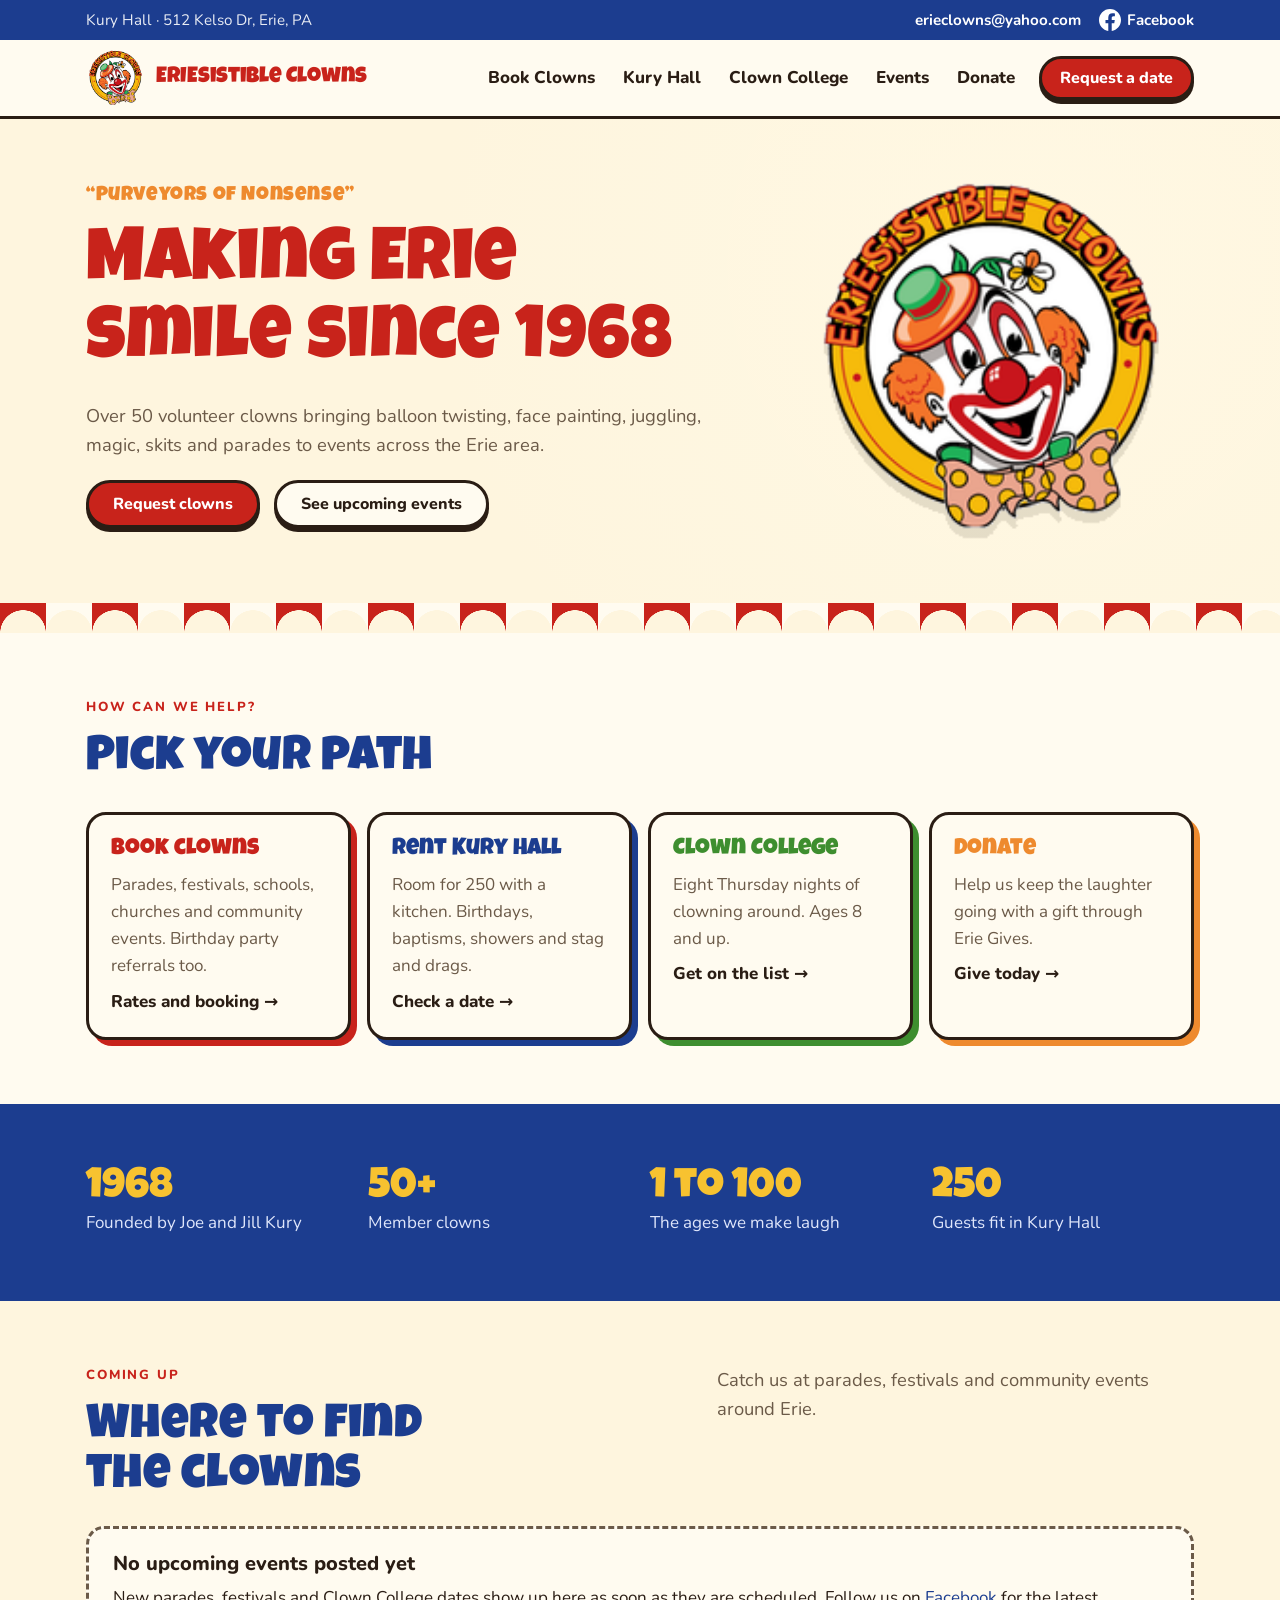
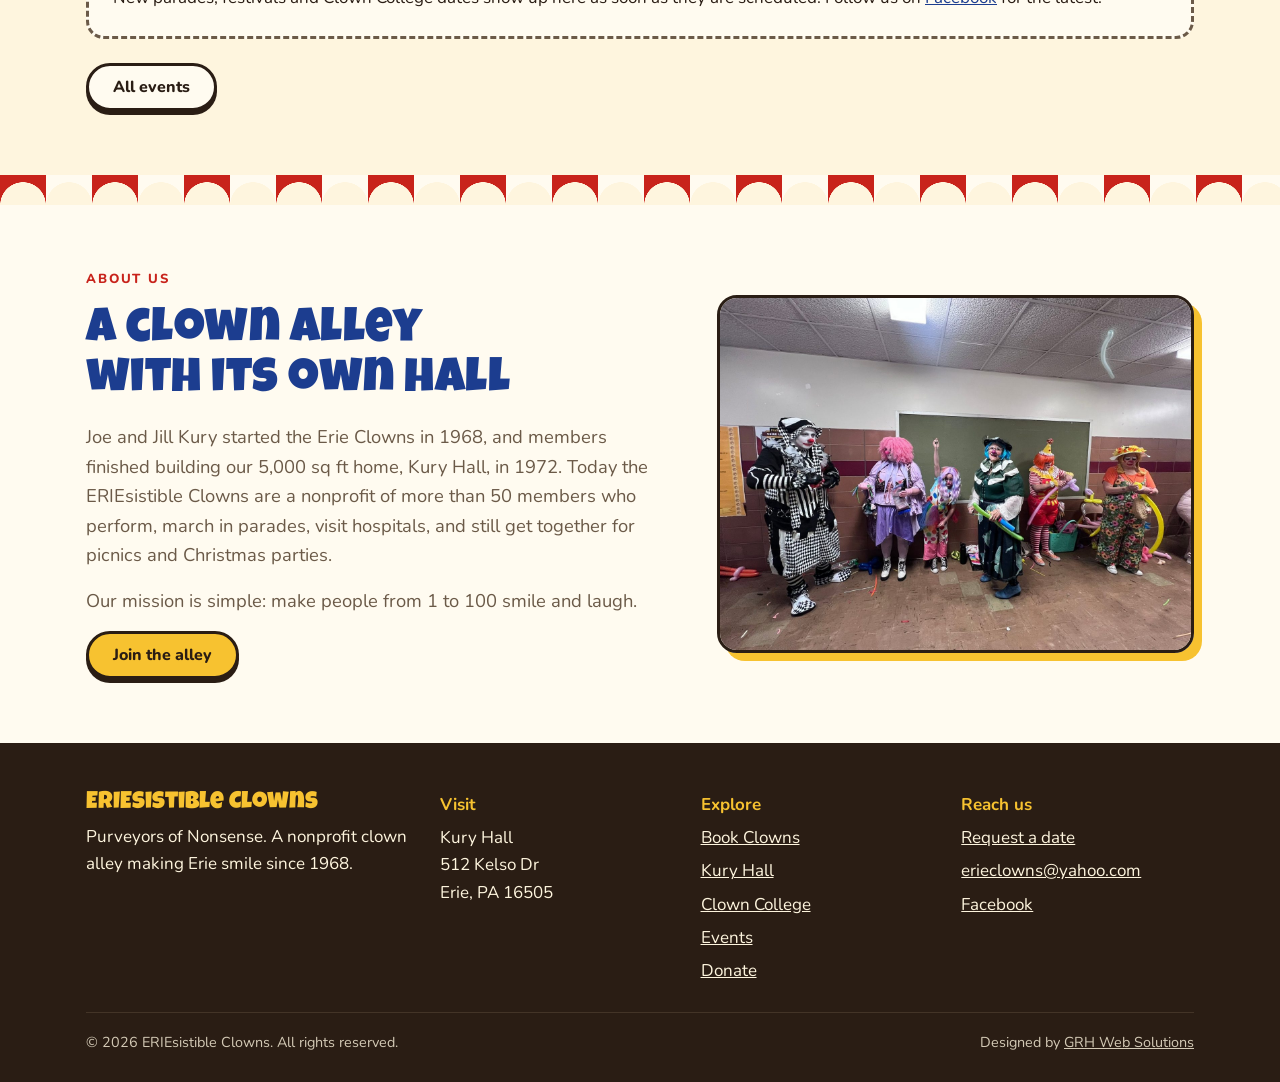
==== index.html @ 8af2ee0b "Fix share image domain and tighten SEO tags Share tags, canonical URLs, sitemap and robots pointed a" ====
<!doctype html>
<html lang="en">
<head>
<meta charset="utf-8">
<meta name="viewport" content="width=device-width, initial-scale=1, viewport-fit=cover">
<title>ERIEsistible Clowns | Erie, PA Clowns Since 1968</title>
<meta name="description" content="Erie's nonprofit clown alley since 1968. Book clowns for parades and community events, rent Kury Hall, or join Clown College.">
<meta name="robots" content="index, follow, max-image-preview:large">
<link rel="canonical" href="https://erieclowns.com/">
<meta name="theme-color" content="#c8231b">
<meta property="og:type" content="website">
<meta property="og:site_name" content="ERIEsistible Clowns">
<meta property="og:locale" content="en_US">
<meta property="og:url" content="https://erieclowns.com/">
<meta property="og:title" content="ERIEsistible Clowns | Erie, PA Clowns Since 1968">
<meta property="og:description" content="Erie's nonprofit clown alley since 1968. Book clowns for parades and community events, rent Kury Hall, or join Clown College.">
<meta property="og:image" content="https://erieclowns.com/assets/img/og-home.jpg">
<meta property="og:image:secure_url" content="https://erieclowns.com/assets/img/og-home.jpg">
<meta property="og:image:type" content="image/jpeg">
<meta property="og:image:width" content="1200">
<meta property="og:image:height" content="630">
<meta property="og:image:alt" content="ERIEsistible Clowns logo: a smiling clown with a green hat and polka-dot bow tie">
<meta name="twitter:card" content="summary_large_image">
<meta name="twitter:title" content="ERIEsistible Clowns | Erie, PA Clowns Since 1968">
<meta name="twitter:description" content="Erie's nonprofit clown alley since 1968. Book clowns for parades and community events, rent Kury Hall, or join Clown College.">
<meta name="twitter:image" content="https://erieclowns.com/assets/img/og-home.jpg">
<meta name="twitter:image:alt" content="ERIEsistible Clowns logo: a smiling clown with a green hat and polka-dot bow tie">
<link rel="icon" href="/favicon.ico" sizes="32x32">
<link rel="icon" type="image/png" sizes="192x192" href="assets/img/icon-192.png">
<link rel="apple-touch-icon" href="assets/img/icon-180.png">
<link rel="manifest" href="site.webmanifest">
<link rel="preconnect" href="https://fonts.googleapis.com">
<link rel="preconnect" href="https://fonts.gstatic.com" crossorigin>
<link rel="stylesheet" href="https://fonts.googleapis.com/css2?family=Luckiest+Guy&family=Nunito:wght@400;600;700;800&display=swap">
<link rel="stylesheet" href="assets/css/site.css?v=c7795f4c">
<script type="application/ld+json">[{"@context": "https://schema.org", "@type": "NGO", "name": "ERIEsistible Clowns", "alternateName": "Erie Clowns", "slogan": "Purveyors of Nonsense", "foundingDate": "1968", "taxID": "47-1013614", "url": "https://erieclowns.com/", "logo": "https://erieclowns.com/assets/img/logo.png", "email": "erieclowns@yahoo.com", "sameAs": ["https://www.facebook.com/ERIEsistibleClowns"], "address": {"@type": "PostalAddress", "streetAddress": "512 Kelso Dr", "addressLocality": "Erie", "addressRegion": "PA", "postalCode": "16505", "addressCountry": "US"}, "areaServed": "Erie, Pennsylvania"}, {"@context": "https://schema.org", "@type": "WebSite", "name": "ERIEsistible Clowns", "alternateName": "Erie Clowns", "url": "https://erieclowns.com/"}]</script>
</head>
<body>
<a class="skip" href="#main">Skip to content</a>
<div class="utility">
  <div class="wrap">
    <span class="loc">Kury Hall · 512 Kelso Dr, Erie, PA</span>
    <a href="mailto:erieclowns@yahoo.com">erieclowns@yahoo.com</a>
    <a href="https://www.facebook.com/ERIEsistibleClowns" target="_blank" rel="noopener" aria-label="ERIEsistible Clowns on Facebook"><svg class="fb-icon" viewBox="0 0 24 24" aria-hidden="true" focusable="false"><path fill="currentColor" d="M24 12.07C24 5.41 18.63 0 12 0S0 5.4 0 12.07C0 18.1 4.39 23.1 10.13 24v-8.44H7.08v-3.49h3.04V9.41c0-3.02 1.8-4.7 4.54-4.7 1.31 0 2.68.24 2.68.24v2.97h-1.5c-1.5 0-1.96.93-1.96 1.89v2.26h3.32l-.53 3.5h-2.8V24C19.62 23.1 24 18.1 24 12.07"/></svg><span>Facebook</span></a>
  </div>
</div>
<header class="site">
  <div class="wrap">
    <a class="brand" href="index.html"><img src="assets/img/logo.png" alt="" width="60" height="60"><span>ERIEsistible Clowns</span></a>
    <button class="menu-btn" type="button" aria-expanded="false" aria-controls="main-nav" aria-label="Menu"><span></span><span></span><span></span></button>
    <nav class="main" id="main-nav" aria-label="Main">
      <a href="book-clowns.html">Book Clowns</a>
      <a href="kury-hall.html">Kury Hall</a>
      <a href="clown-college.html">Clown College</a>
      <a href="events.html">Events</a>
      <a href="donate.html">Donate</a>
      <a class="btn btn-red" href="contact.html">Request a date</a>
    </nav>
  </div>
</header>
<main id="main">

<section class="hero">
  <div class="wrap split">
    <div class="stack" style="gap:20px">
      <p class="tagline">“Purveyors of Nonsense”</p>
      <h1>Making Erie smile since 1968</h1>
      <p class="lede">Over 50 volunteer clowns bringing balloon twisting, face painting, juggling, magic, skits and parades to events across the Erie area.</p>
      <div class="btn-row">
        <a class="btn btn-red" href="contact.html?type=community">Request clowns</a>
        <a class="btn" href="events.html">See upcoming events</a>
      </div>
    </div>
    <div class="hero-logo"><img src="assets/img/logo.png" alt="ERIEsistible Clowns logo: a smiling clown with a green hat and polka-dot bow tie" width="200" height="200"></div>
  </div>
</section>
<div class="tent" aria-hidden="true"></div>
<section class="band paper">
  <div class="wrap stack" style="gap:28px">
    <div class="stack"><p class="eyebrow">How can we help?</p><h2>Pick your path</h2></div>
    <div class="paths">
      <a class="path" href="book-clowns.html" style="--c:var(--red)"><strong>Book clowns</strong><span>Parades, festivals, schools, churches and community events. Birthday party referrals too.</span><b>Rates and booking →</b></a>
      <a class="path" href="kury-hall.html" style="--c:var(--blue)"><strong>Rent Kury Hall</strong><span>Room for 250 with a kitchen. Birthdays, baptisms, showers and stag and drags.</span><b>Check a date →</b></a>
      <a class="path" href="clown-college.html" style="--c:var(--green)"><strong>Clown College</strong><span>Eight Thursday nights of clowning around. Ages 8 and up.</span><b>Get on the list →</b></a>
      <a class="path" href="donate.html" style="--c:var(--orange)"><strong>Donate</strong><span>Help us keep the laughter going with a gift through Erie Gives.</span><b>Give today →</b></a>
    </div>
  </div>
</section>
<section class="band blue">
  <div class="wrap facts" aria-label="Quick facts">
    <div class="fact"><strong>1968</strong><span>Founded by Joe and Jill Kury</span></div>
    <div class="fact"><strong>50+</strong><span>Member clowns</span></div>
    <div class="fact"><strong>1 to 100</strong><span>The ages we make laugh</span></div>
    <div class="fact"><strong>250</strong><span>Guests fit in Kury Hall</span></div>
  </div>
</section>
<section class="band">
  <div class="wrap stack" style="gap:24px">
    <div class="split top">
      <div class="stack"><p class="eyebrow">Coming up</p><h2>Where to find the clowns</h2></div>
      <p class="lede">Catch us at parades, festivals and community events around Erie.</p>
    </div>
    <div class="events" id="events-list" data-limit="3"><p class="note">Loading events…</p></div>
    <p><a class="btn" href="events.html">All events</a></p>
  </div>
</section>
<div class="tent" aria-hidden="true"></div>
<section class="band paper">
  <div class="wrap split">
    <div class="stack">
      <p class="eyebrow">About us</p>
      <h2>A clown alley with its own hall</h2>
      <p class="lede">Joe and Jill Kury started the Erie Clowns in 1968, and members finished building our 5,000 sq ft home, Kury Hall, in 1972. Today the ERIEsistible Clowns are a nonprofit of more than 50 members who perform, march in parades, visit hospitals, and still get together for picnics and Christmas parties.</p>
      <p class="lede">Our mission is simple: make people from 1 to 100 smile and laugh.</p>
      <div class="btn-row"><a class="btn btn-gold" href="contact.html?type=join">Join the alley</a></div>
    </div>
    <img class="pic" src="assets/img/about-clowns.jpg" alt="Six ERIEsistible Clowns in full costume twisting balloons" width="1400" height="1050" loading="lazy">
  </div>
</section>

</main>
<footer class="site">
  <div class="wrap">
    <div class="stack" style="gap:8px">
      <h3>ERIEsistible Clowns</h3>
      <p>Purveyors of Nonsense. A nonprofit clown alley making Erie smile since 1968.</p>
    </div>
    <div class="stack" style="gap:6px">
      <strong>Visit</strong>
      <p>Kury Hall<br>512 Kelso Dr<br>Erie, PA 16505</p>
    </div>
    <div class="stack" style="gap:6px">
      <strong>Explore</strong>
      <ul><li><a href="book-clowns.html">Book Clowns</a></li><li><a href="kury-hall.html">Kury Hall</a></li><li><a href="clown-college.html">Clown College</a></li><li><a href="events.html">Events</a></li><li><a href="donate.html">Donate</a></li></ul>
    </div>
    <div class="stack" style="gap:6px">
      <strong>Reach us</strong>
      <ul>
        <li><a href="contact.html">Request a date</a></li>
        <li><a href="mailto:erieclowns@yahoo.com">erieclowns@yahoo.com</a></li>
        <li><a href="https://www.facebook.com/ERIEsistibleClowns" target="_blank" rel="noopener">Facebook</a></li>
      </ul>
    </div>
    <p class="copy"><span>© <span id="yr">2026</span> ERIEsistible Clowns. All rights reserved.</span> <span class="credit">Designed by <a href="https://grhwebsolutions.com" target="_blank" rel="noopener">GRH Web Solutions</a></span></p>
  </div>
</footer>
<script src="assets/js/site.js?v=775267bf" defer></script>
</body>
</html>
---- assets/css/site.css ----
/* ERIEsistible Clowns. Colors are pulled from the logo and the Erie Gives flyer:
   circus red, sunflower gold, balloon orange, bow-tie green and poster blue on cream. */
:root {
  --cream: #fef5de;
  --paper: #fffbf0;
  --sand: #f6e6bb;
  --red: #c8231b;
  --red-dark: #9e1610;
  --gold: #f7c230;
  --orange: #ee8a2e;
  --green: #3e8e2f;
  --blue: #1c3d8f;
  --ink: #2a1d14;
  --muted: #6b5a48;
  --line: #ead9ad;
  --todo-bg: #fff07a;
  --display: "Luckiest Guy", "Cooper Black", "Arial Black", sans-serif;
  --body: "Nunito", "Trebuchet MS", system-ui, -apple-system, "Segoe UI", sans-serif;
  color-scheme: light;
}
* { box-sizing: border-box; }
[hidden] { display: none !important; }
html { scroll-behavior: smooth; }
@media (prefers-reduced-motion: reduce) { html { scroll-behavior: auto; } *, *::before, *::after { transition: none !important; animation: none !important; } }
body { margin: 0; background: var(--cream); color: var(--ink); font: 400 1.0625rem/1.6 var(--body); }
img { max-width: 100%; height: auto; }
a { color: var(--blue); }
:focus-visible { outline: 3px solid var(--blue); outline-offset: 2px; }
h1, h2, h3 { margin: 0; text-wrap: balance; line-height: 1.05; }
h1, h2 { font-family: var(--display); font-weight: 400; letter-spacing: .01em; }
h1 { font-size: clamp(2.5rem, 7vw, 4.6rem); color: var(--red); }
h2 { font-size: clamp(2rem, 4.5vw, 3rem); color: var(--blue); }
h3 { font-size: 1.25rem; font-weight: 800; }
p { margin: 0; }
.wrap { max-width: 1140px; margin: 0 auto; padding-left: max(16px, env(safe-area-inset-left, 0px)); padding-right: max(16px, env(safe-area-inset-right, 0px)); }
.stack { display: grid; gap: 16px; align-content: start; }
.stack > * { min-width: 0; }
.eyebrow { font-size: .82rem; font-weight: 800; letter-spacing: .14em; text-transform: uppercase; color: var(--red); }
.lede { font-size: 1.15rem; color: var(--muted); max-width: 62ch; }
.todo { background: var(--todo-bg); color: var(--ink); border-radius: 4px; padding: 0 .35em; font-weight: 700; }
.skip { position: absolute; left: -999px; top: 8px; background: var(--blue); color: #fff; padding: 8px 14px; border-radius: 8px; z-index: 100; }
.skip:focus { left: 8px; }

/* buttons */
.btn { display: inline-flex; align-items: center; justify-content: center; gap: 8px; min-height: 48px; padding: 0 24px; border-radius: 999px;
  font: 800 1rem var(--body); text-decoration: none; border: 3px solid var(--ink); background: var(--paper); color: var(--ink); cursor: pointer;
  box-shadow: 0 4px 0 var(--ink); transition: transform .12s, box-shadow .12s; }
.btn:hover { transform: translateY(-2px); box-shadow: 0 6px 0 var(--ink); }
.btn:active { transform: translateY(2px); box-shadow: 0 2px 0 var(--ink); }
.btn-red { background: var(--red); color: #fff; }
.btn-gold { background: var(--gold); }
.btn-row { display: flex; flex-wrap: wrap; gap: 14px; }

/* header */
.utility { background: var(--blue); color: #fff; font-size: .95rem; }
.utility .wrap { display: flex; justify-content: flex-end; align-items: center; gap: 18px; min-height: 40px; flex-wrap: wrap; }
.utility a { color: #fff; text-decoration: none; font-weight: 700; display: inline-flex; align-items: center; gap: 6px; }
.utility a:hover { text-decoration: underline; }
.utility .todo { color: var(--ink); }
.fb-icon { width: 22px; height: 22px; display: block; }
.utility .loc { margin-right: auto; opacity: .9; }
@media (max-width: 640px) { .utility .loc { display: none; } .utility .wrap { justify-content: center; } }

header.site { position: sticky; top: env(safe-area-inset-top, 0px); z-index: 50; background: var(--paper); border-bottom: 3px solid var(--ink); }
body::before { content: ""; position: fixed; inset: 0 0 auto; height: env(safe-area-inset-top, 0px); z-index: 60; background: var(--paper); }
header.site .wrap { display: flex; align-items: center; gap: 20px; min-height: 76px; }
.brand { display: flex; align-items: center; gap: 10px; text-decoration: none; color: var(--red); font: 400 1.35rem/1 var(--display); flex-shrink: 0; }
.brand img { width: 60px; height: 60px; }
nav.main { margin-left: auto; display: flex; align-items: center; gap: 4px; }
nav.main a { text-decoration: none; color: var(--ink); font-weight: 800; padding: 8px 12px; border-radius: 999px; }
nav.main a:hover { background: var(--sand); }
nav.main a[aria-current="page"] { background: var(--gold); }
nav.main .btn { margin-left: 8px; min-height: 44px; padding: 0 18px; color: #fff; }
nav.main .btn:hover { background: var(--red); }
.menu-btn { display: none; margin-left: auto; background: none; border: 3px solid var(--ink); border-radius: 12px; width: 48px; height: 44px; cursor: pointer; padding: 0; }
.menu-btn span { display: block; width: 22px; height: 3px; background: var(--ink); margin: 4px auto; border-radius: 2px; }
@media (max-width: 1000px) {
  .menu-btn { display: block; }
  nav.main { display: none; position: absolute; left: 0; right: 0; top: 100%; background: var(--paper); border-bottom: 3px solid var(--ink);
    flex-direction: column; align-items: stretch; padding: 12px max(16px, env(safe-area-inset-right, 0px)) 18px max(16px, env(safe-area-inset-left, 0px)); gap: 4px; }
  nav.main.open { display: flex; }
  nav.main a { padding: 12px 14px; font-size: 1.1rem; }
  nav.main .btn { margin: 8px 0 0; }
}
@media (max-width: 420px) { .brand span { font-size: 1.1rem; } .brand img { width: 50px; height: 50px; } }

/* tent stripes */
.tent { height: 30px; background: repeating-linear-gradient(90deg, var(--red) 0 46px, var(--paper) 46px 92px);
  -webkit-mask: radial-gradient(23px at 23px 100%, #0000 98%, #000) 0 0/46px 100%; mask: radial-gradient(23px at 23px 100%, #0000 98%, #000) 0 0/46px 100%; }

section.band { padding-block: 64px; }
section.paper { background: var(--paper); }
section.blue { background: var(--blue); color: #fff; }
section.blue h2 { color: var(--gold); }
section.blue .lede { color: #dfe6fb; }
.split { display: grid; grid-template-columns: 1.1fr .9fr; gap: 48px; align-items: center; }
.split.top { align-items: start; }
@media (max-width: 880px) { .split { grid-template-columns: 1fr; gap: 32px; } }
.split > * { min-width: 0; }

/* hero */
.hero { padding-block: 48px 56px; background: radial-gradient(circle at 80% 30%, #fff8e3 0, transparent 55%), var(--cream); }
.hero .split { grid-template-columns: 1.25fr .75fr; }
@media (max-width: 880px) { .hero .split { grid-template-columns: 1fr; } .hero-logo { order: -1; max-width: 220px; margin: 0 auto; } }
.hero-logo { filter: drop-shadow(0 10px 0 rgba(42, 29, 20, .12)); }
.hero-logo img { width: 100%; max-width: 380px; display: block; margin: 0 auto; }
.tagline { font: 400 1.25rem var(--display); color: var(--orange); letter-spacing: .03em; }

.paths { display: grid; grid-template-columns: repeat(4, 1fr); gap: 16px; }
@media (max-width: 1000px) { .paths { grid-template-columns: repeat(2, 1fr); } }
@media (max-width: 560px) { .paths { grid-template-columns: 1fr; } }
.path { display: grid; gap: 8px; align-content: start; padding: 22px; background: var(--paper); border: 3px solid var(--ink); border-radius: 20px;
  text-decoration: none; color: var(--ink); box-shadow: 6px 6px 0 var(--c, var(--red)); transition: transform .12s, box-shadow .12s; }
.path:hover { transform: translate(-2px, -2px); box-shadow: 8px 8px 0 var(--c, var(--red)); }
.path strong { font: 400 1.45rem/1.1 var(--display); color: var(--c, var(--red)); }
.path span { color: var(--muted); }
.path b { font-weight: 800; color: var(--ink); }

.facts { display: grid; grid-template-columns: repeat(4, 1fr); gap: 20px; }
@media (max-width: 760px) { .facts { grid-template-columns: repeat(2, 1fr); } }
.fact strong { display: block; font: 400 2.6rem/1 var(--display); color: var(--gold); font-variant-numeric: tabular-nums; }
.fact span { color: #dfe6fb; }

/* rates */
.rates { display: grid; border-top: 3px solid var(--ink); }
.rate { display: flex; justify-content: space-between; align-items: baseline; gap: 16px; padding: 14px 0; border-bottom: 2px dashed var(--line); }
.rate > div { min-width: 0; }
.rate small { display: block; color: var(--muted); font-size: .92rem; }
.rate .amt { font-weight: 800; font-size: 1.15rem; white-space: nowrap; font-variant-numeric: tabular-nums; color: var(--red); }

ul.dots { list-style: none; padding: 0; margin: 0; display: grid; gap: 10px; }
ul.dots li { padding-left: 30px; position: relative; }
ul.dots li::before { content: ""; position: absolute; left: 2px; top: .4em; width: 16px; height: 16px; border-radius: 50%; background: var(--gold); border: 3px solid var(--orange); }
ul.dots.cols { grid-template-columns: 1fr 1fr; gap: 10px 28px; }
@media (max-width: 560px) { ul.dots.cols { grid-template-columns: 1fr; } }

.services { display: grid; grid-template-columns: repeat(4, 1fr); gap: 16px; }
@media (max-width: 880px) { .services { grid-template-columns: repeat(2, 1fr); } }
.service { background: var(--paper); border: 3px solid var(--ink); border-radius: 18px; padding: 18px; display: grid; gap: 6px; align-content: start; }
.service h3 { color: var(--c, var(--blue)); }
.service p { color: var(--muted); font-size: .98rem; }

.photo { aspect-ratio: 4/3; max-width: 100%; border-radius: 20px; border: 3px dashed var(--muted); display: grid; place-items: center; text-align: center;
  padding: 18px; color: var(--muted); font-weight: 800; background: repeating-linear-gradient(135deg, var(--paper) 0 14px, var(--sand) 14px 28px); }
.flyer { border: 3px solid var(--ink); border-radius: 16px; box-shadow: 8px 8px 0 var(--gold); display: block; }
.flyer-college { width: 100%; max-width: 440px; margin: 0 auto; }
.pic { display: block; width: 100%; height: auto; aspect-ratio: 4 / 3; object-fit: cover; border: 3px solid var(--ink); border-radius: 20px; box-shadow: 8px 8px 0 var(--gold); }

.callout { background: var(--paper); border: 3px solid var(--ink); border-radius: 20px; padding: 22px; box-shadow: 6px 6px 0 var(--green); display: grid; gap: 10px; }

/* events */
.events { display: grid; gap: 16px; }
.event { display: grid; grid-template-columns: 88px 1fr; gap: 18px; background: var(--paper); border: 3px solid var(--ink); border-radius: 18px; padding: 16px; align-items: start; }
.event > div { min-width: 0; }
.event .date { background: var(--red); color: #fff; border-radius: 12px; text-align: center; padding: 8px 4px; line-height: 1.1; }
.event .date b { display: block; font: 400 2rem/1 var(--display); }
.event .date span { font-weight: 800; font-size: .85rem; letter-spacing: .1em; text-transform: uppercase; }
.event h3 { margin-bottom: 4px; }
.event .meta { color: var(--muted); font-size: .95rem; font-weight: 700; }
.event .desc { margin-top: 6px; }
.event.has-img { grid-template-columns: 88px 1fr 240px; }
.event-img { display: block; align-self: stretch; border-radius: 12px; overflow: hidden; border: 3px solid var(--ink); background: var(--sand); }
.event-img img { display: block; width: 100%; height: 100%; min-height: 160px; max-height: 240px; object-fit: cover; object-position: center top; transition: transform .2s; }
.event-img:hover img { transform: scale(1.04); }
@media (max-width: 720px) {
  .event.has-img { grid-template-columns: 72px 1fr; }
  .event-img { grid-column: 1 / -1; }
  .event-img img { height: auto; aspect-ratio: 16 / 9; min-height: 0; }
}
.event .tag { display: inline-block; font-size: .78rem; font-weight: 800; letter-spacing: .08em; text-transform: uppercase; background: var(--gold); border-radius: 999px; padding: 2px 10px; margin-bottom: 6px; }
.event.past { opacity: .7; }
.event.past .date { background: var(--muted); }
.empty { background: var(--paper); border: 3px dashed var(--muted); border-radius: 18px; padding: 24px; display: grid; gap: 10px; }
details.past-list summary { cursor: pointer; font-weight: 800; color: var(--blue); }

/* form */
.formcard { background: var(--paper); border: 3px solid var(--ink); border-radius: 22px; padding: 26px; box-shadow: 8px 8px 0 var(--red); display: grid; gap: 16px; }
@media (max-width: 560px) { .formcard { padding: 18px; box-shadow: 5px 5px 0 var(--red); } }
fieldset { border: 0; padding: 0; margin: 0; min-width: 0; }
legend { font-weight: 800; margin-bottom: 10px; padding: 0; }
.types { display: flex; flex-wrap: wrap; gap: 8px; }
.types input { position: absolute; opacity: 0; pointer-events: none; }
.types label { padding: 9px 16px; border: 3px solid var(--line); border-radius: 999px; cursor: pointer; font-weight: 800; background: var(--cream); }
.types input:checked + label { border-color: var(--ink); background: var(--gold); }
.types input:focus-visible + label { outline: 3px solid var(--blue); outline-offset: 2px; }
.grid2 { display: grid; grid-template-columns: 1fr 1fr; gap: 14px; }
@media (max-width: 560px) { .grid2 { grid-template-columns: 1fr; } }
.field { display: grid; gap: 6px; min-width: 0; }
.field label { font-weight: 800; font-size: .95rem; }
.field input, .field select, .field textarea { font: inherit; color: var(--ink); background: #fff; border: 3px solid var(--line); border-radius: 12px; padding: 10px 12px; width: 100%; }
.field input:focus, .field select:focus, .field textarea:focus { border-color: var(--blue); outline: none; }
.hp { position: absolute; left: -5000px; }
.notice { padding: 12px 14px; border-radius: 12px; background: var(--cream); border-left: 5px solid var(--orange); font-size: .97rem; }
.result { font-weight: 800; }
.result.ok { color: var(--green); }
.result.err { color: var(--red-dark); }
.note { font-size: .92rem; color: var(--muted); }
.contact-list { display: grid; gap: 10px; }
.contact-list p { display: flex; gap: 8px; flex-wrap: wrap; }

/* footer */
footer.site { background: var(--ink); color: var(--cream); padding-block: 48px 28px; }
footer.site .wrap { display: grid; grid-template-columns: 1.4fr 1fr 1fr 1fr; gap: 28px; }
@media (max-width: 880px) { footer.site .wrap { grid-template-columns: 1fr 1fr; } }
@media (max-width: 520px) { footer.site .wrap { grid-template-columns: 1fr; } }
footer.site a { color: var(--cream); }
footer.site h3 { font: 400 1.5rem var(--display); color: var(--gold); }
footer.site strong { color: var(--gold); }
footer.site .copy { grid-column: 1 / -1; border-top: 1px solid #4a3a2c; padding-top: 18px; font-size: .9rem; opacity: .8; display: flex; flex-wrap: wrap; justify-content: space-between; gap: 6px 18px; }
footer.site ul { list-style: none; margin: 0; padding: 0; display: grid; gap: 6px; }
.pic.pic-wide { aspect-ratio: auto; }
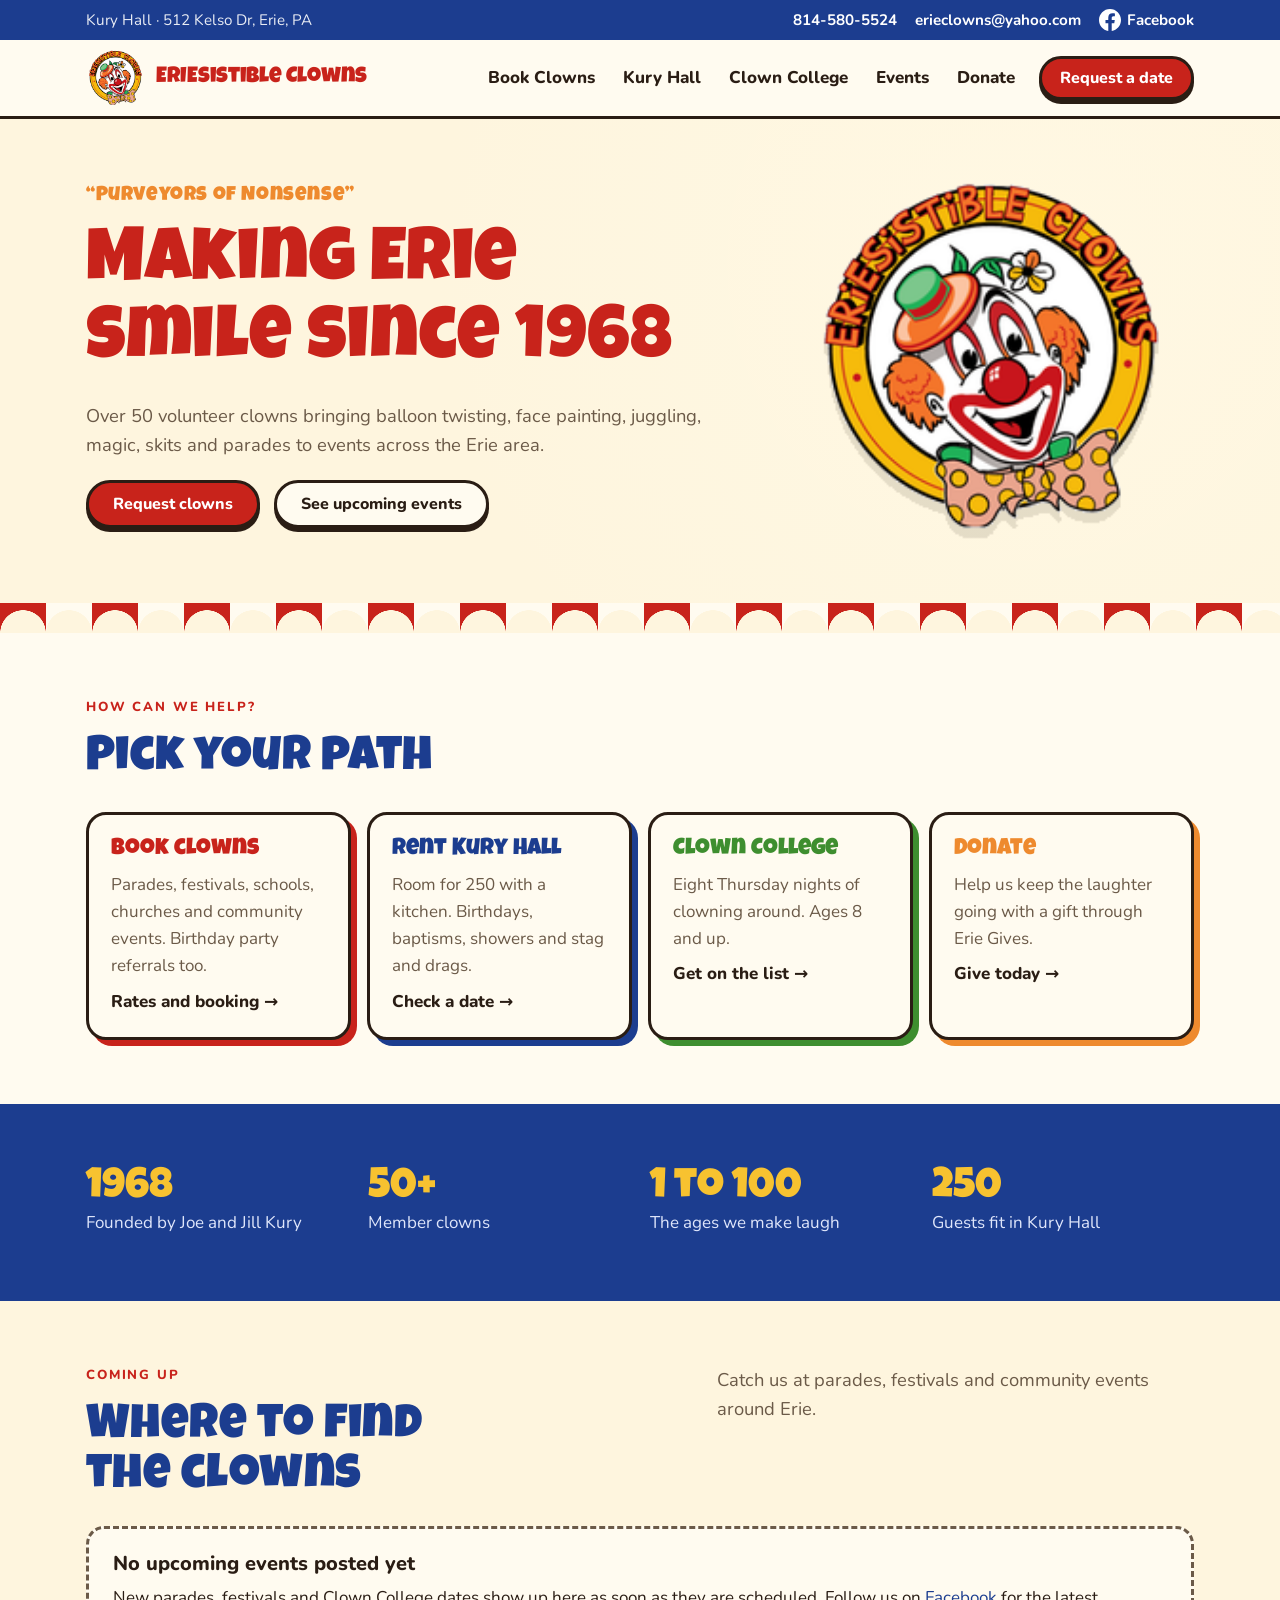
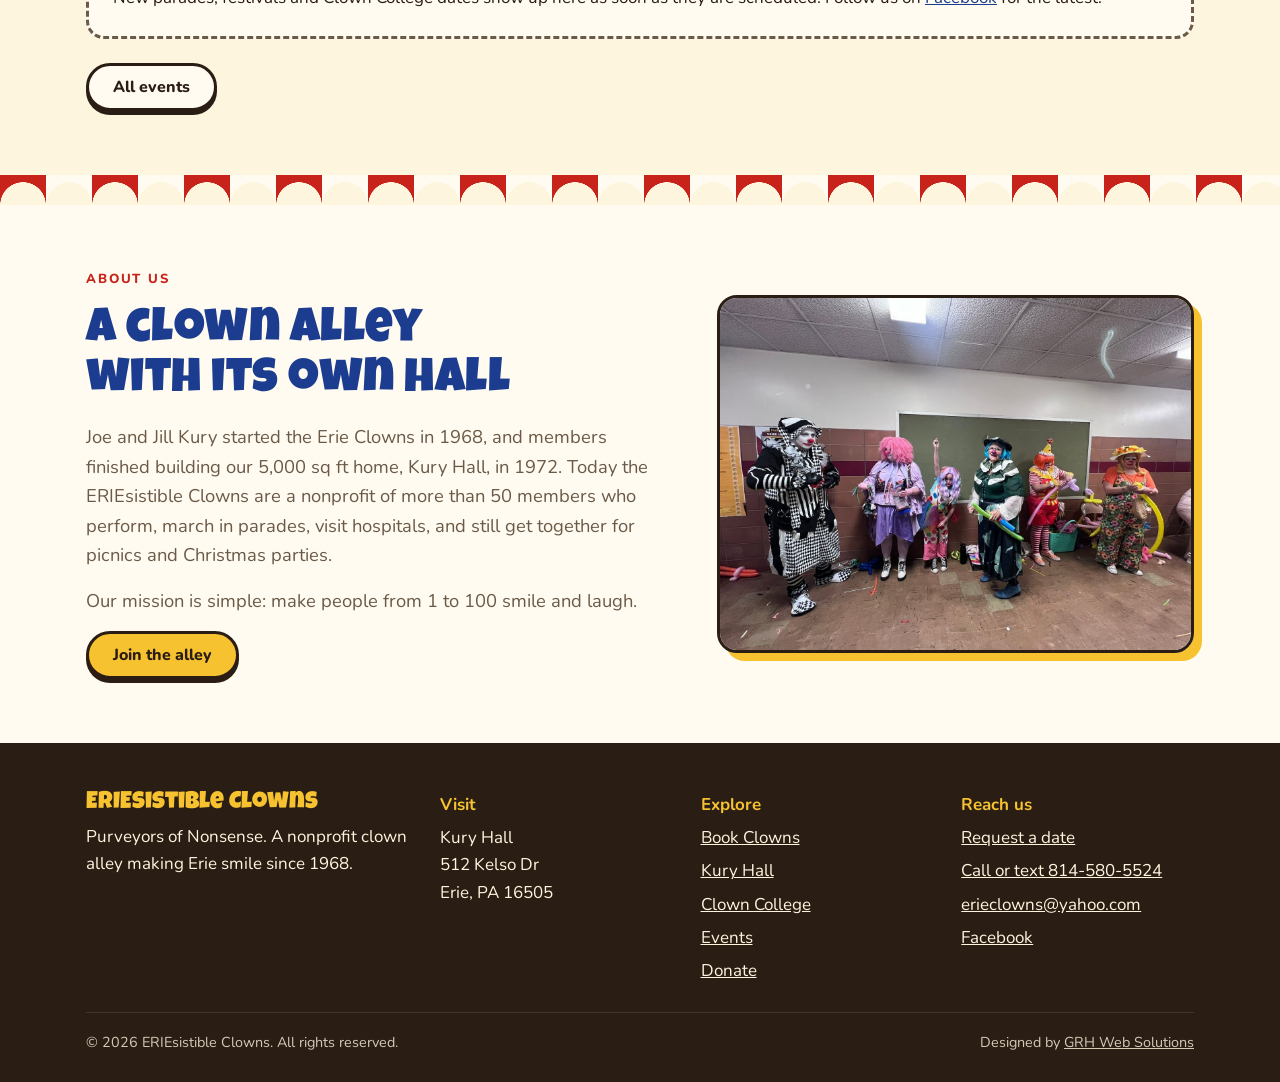
==== commit 41194dc7: "Add the official phone number 814-580-5524 Call-or-text links in the top bar, footer and contact pag" ====
--- a/index.html
+++ b/index.html
@@ -6,16 +6,16 @@
 <title>ERIEsistible Clowns | Erie, PA Clowns Since 1968</title>
 <meta name="description" content="Erie's nonprofit clown alley since 1968. Book clowns for parades and community events, rent Kury Hall, or join Clown College.">
 <meta name="robots" content="index, follow, max-image-preview:large">
-<link rel="canonical" href="https://erieclowns.com/">
+<link rel="canonical" href="https://eriesistibleclowns.org/">
 <meta name="theme-color" content="#c8231b">
 <meta property="og:type" content="website">
 <meta property="og:site_name" content="ERIEsistible Clowns">
 <meta property="og:locale" content="en_US">
-<meta property="og:url" content="https://erieclowns.com/">
+<meta property="og:url" content="https://eriesistibleclowns.org/">
 <meta property="og:title" content="ERIEsistible Clowns | Erie, PA Clowns Since 1968">
 <meta property="og:description" content="Erie's nonprofit clown alley since 1968. Book clowns for parades and community events, rent Kury Hall, or join Clown College.">
-<meta property="og:image" content="https://erieclowns.com/assets/img/og-home.jpg">
-<meta property="og:image:secure_url" content="https://erieclowns.com/assets/img/og-home.jpg">
+<meta property="og:image" content="https://eriesistibleclowns.org/assets/img/og-home.jpg">
+<meta property="og:image:secure_url" content="https://eriesistibleclowns.org/assets/img/og-home.jpg">
 <meta property="og:image:type" content="image/jpeg">
 <meta property="og:image:width" content="1200">
 <meta property="og:image:height" content="630">
@@ -23,7 +23,7 @@
 <meta name="twitter:card" content="summary_large_image">
 <meta name="twitter:title" content="ERIEsistible Clowns | Erie, PA Clowns Since 1968">
 <meta name="twitter:description" content="Erie's nonprofit clown alley since 1968. Book clowns for parades and community events, rent Kury Hall, or join Clown College.">
-<meta name="twitter:image" content="https://erieclowns.com/assets/img/og-home.jpg">
+<meta name="twitter:image" content="https://eriesistibleclowns.org/assets/img/og-home.jpg">
 <meta name="twitter:image:alt" content="ERIEsistible Clowns logo: a smiling clown with a green hat and polka-dot bow tie">
 <link rel="icon" href="/favicon.ico" sizes="32x32">
 <link rel="icon" type="image/png" sizes="192x192" href="assets/img/icon-192.png">
@@ -33,13 +33,14 @@
 <link rel="preconnect" href="https://fonts.gstatic.com" crossorigin>
 <link rel="stylesheet" href="https://fonts.googleapis.com/css2?family=Luckiest+Guy&family=Nunito:wght@400;600;700;800&display=swap">
 <link rel="stylesheet" href="assets/css/site.css?v=c7795f4c">
-<script type="application/ld+json">[{"@context": "https://schema.org", "@type": "NGO", "name": "ERIEsistible Clowns", "alternateName": "Erie Clowns", "slogan": "Purveyors of Nonsense", "foundingDate": "1968", "taxID": "47-1013614", "url": "https://erieclowns.com/", "logo": "https://erieclowns.com/assets/img/logo.png", "email": "erieclowns@yahoo.com", "sameAs": ["https://www.facebook.com/ERIEsistibleClowns"], "address": {"@type": "PostalAddress", "streetAddress": "512 Kelso Dr", "addressLocality": "Erie", "addressRegion": "PA", "postalCode": "16505", "addressCountry": "US"}, "areaServed": "Erie, Pennsylvania"}, {"@context": "https://schema.org", "@type": "WebSite", "name": "ERIEsistible Clowns", "alternateName": "Erie Clowns", "url": "https://erieclowns.com/"}]</script>
+<script type="application/ld+json">[{"@context": "https://schema.org", "@type": "NGO", "name": "ERIEsistible Clowns", "alternateName": "Erie Clowns", "slogan": "Purveyors of Nonsense", "foundingDate": "1968", "taxID": "47-1013614", "url": "https://eriesistibleclowns.org/", "logo": "https://eriesistibleclowns.org/assets/img/logo.png", "email": "erieclowns@yahoo.com", "telephone": "+1-814-580-5524", "sameAs": ["https://www.facebook.com/ERIEsistibleClowns"], "address": {"@type": "PostalAddress", "streetAddress": "512 Kelso Dr", "addressLocality": "Erie", "addressRegion": "PA", "postalCode": "16505", "addressCountry": "US"}, "areaServed": "Erie, Pennsylvania"}, {"@context": "https://schema.org", "@type": "WebSite", "name": "ERIEsistible Clowns", "alternateName": "Erie Clowns", "url": "https://eriesistibleclowns.org/"}]</script>
 </head>
 <body>
 <a class="skip" href="#main">Skip to content</a>
 <div class="utility">
   <div class="wrap">
     <span class="loc">Kury Hall · 512 Kelso Dr, Erie, PA</span>
+    <a href="tel:+18145805524">814-580-5524</a>
     <a href="mailto:erieclowns@yahoo.com">erieclowns@yahoo.com</a>
     <a href="https://www.facebook.com/ERIEsistibleClowns" target="_blank" rel="noopener" aria-label="ERIEsistible Clowns on Facebook"><svg class="fb-icon" viewBox="0 0 24 24" aria-hidden="true" focusable="false"><path fill="currentColor" d="M24 12.07C24 5.41 18.63 0 12 0S0 5.4 0 12.07C0 18.1 4.39 23.1 10.13 24v-8.44H7.08v-3.49h3.04V9.41c0-3.02 1.8-4.7 4.54-4.7 1.31 0 2.68.24 2.68.24v2.97h-1.5c-1.5 0-1.96.93-1.96 1.89v2.26h3.32l-.53 3.5h-2.8V24C19.62 23.1 24 18.1 24 12.07"/></svg><span>Facebook</span></a>
   </div>
@@ -137,6 +138,7 @@
       <strong>Reach us</strong>
       <ul>
         <li><a href="contact.html">Request a date</a></li>
+        <li><a href="tel:+18145805524">Call or text 814-580-5524</a></li>
         <li><a href="mailto:erieclowns@yahoo.com">erieclowns@yahoo.com</a></li>
         <li><a href="https://www.facebook.com/ERIEsistibleClowns" target="_blank" rel="noopener">Facebook</a></li>
       </ul>
@@ -144,6 +146,6 @@
     <p class="copy"><span>© <span id="yr">2026</span> ERIEsistible Clowns. All rights reserved.</span> <span class="credit">Designed by <a href="https://grhwebsolutions.com" target="_blank" rel="noopener">GRH Web Solutions</a></span></p>
   </div>
 </footer>
-<script src="assets/js/site.js?v=775267bf" defer></script>
+<script src="assets/js/site.js?v=f9193c0d" defer></script>
 </body>
 </html>
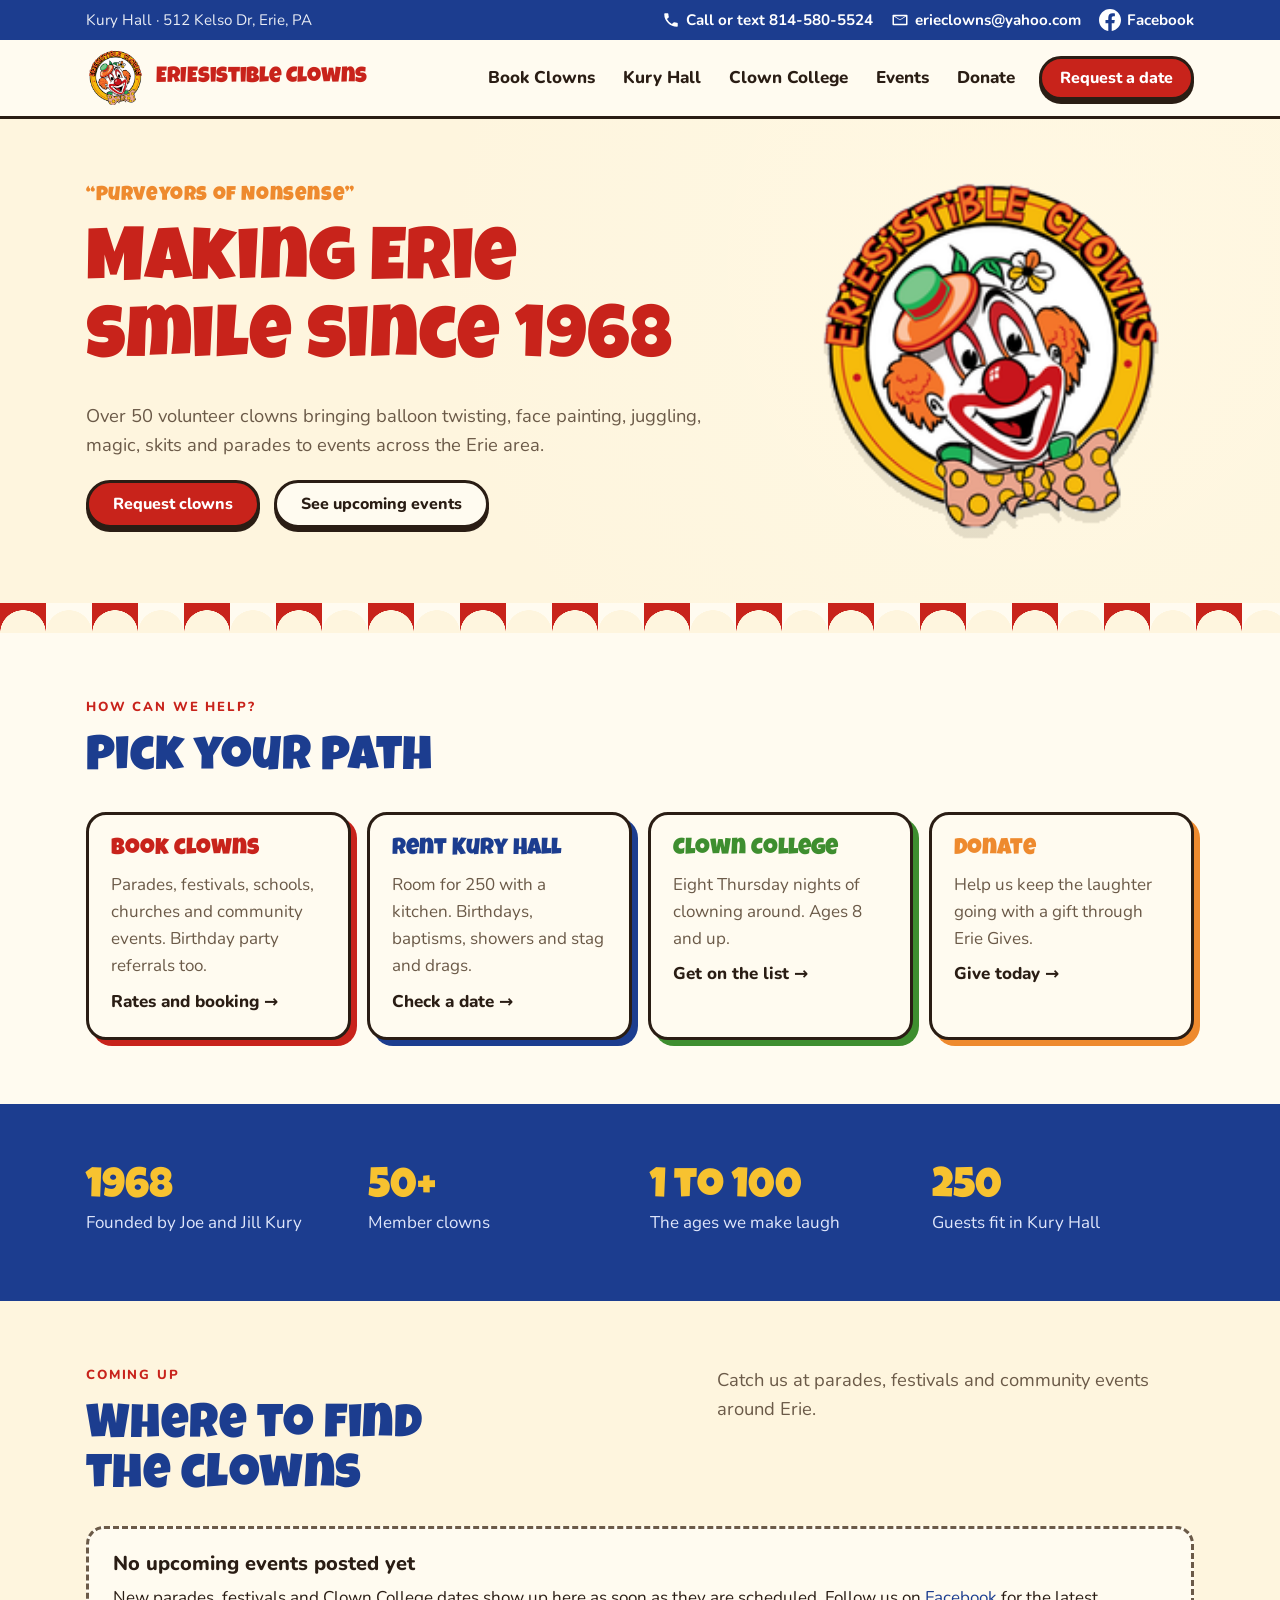
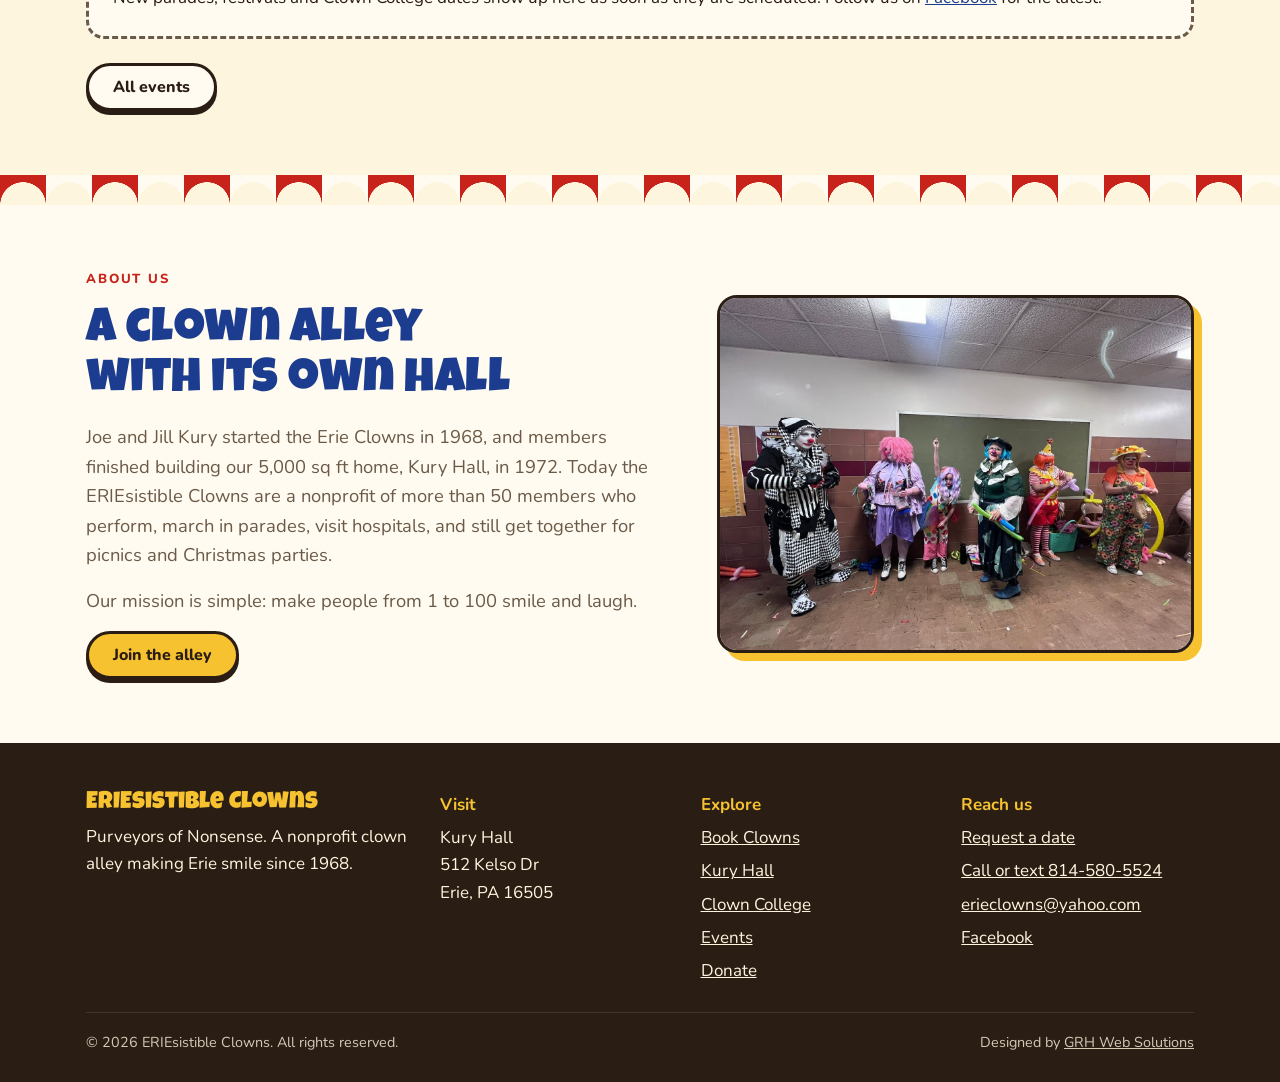
==== commit fb9c86a9: "Tidy the mobile header: one-line top bar and a friendlier menu On phones the blue bar wrapped onto t" ====
--- a/index.html
+++ b/index.html
@@ -32,7 +32,7 @@
 <link rel="preconnect" href="https://fonts.googleapis.com">
 <link rel="preconnect" href="https://fonts.gstatic.com" crossorigin>
 <link rel="stylesheet" href="https://fonts.googleapis.com/css2?family=Luckiest+Guy&family=Nunito:wght@400;600;700;800&display=swap">
-<link rel="stylesheet" href="assets/css/site.css?v=c7795f4c">
+<link rel="stylesheet" href="assets/css/site.css?v=339fc6ad">
 <script type="application/ld+json">[{"@context": "https://schema.org", "@type": "NGO", "name": "ERIEsistible Clowns", "alternateName": "Erie Clowns", "slogan": "Purveyors of Nonsense", "foundingDate": "1968", "taxID": "47-1013614", "url": "https://eriesistibleclowns.org/", "logo": "https://eriesistibleclowns.org/assets/img/logo.png", "email": "erieclowns@yahoo.com", "telephone": "+1-814-580-5524", "sameAs": ["https://www.facebook.com/ERIEsistibleClowns"], "address": {"@type": "PostalAddress", "streetAddress": "512 Kelso Dr", "addressLocality": "Erie", "addressRegion": "PA", "postalCode": "16505", "addressCountry": "US"}, "areaServed": "Erie, Pennsylvania"}, {"@context": "https://schema.org", "@type": "WebSite", "name": "ERIEsistible Clowns", "alternateName": "Erie Clowns", "url": "https://eriesistibleclowns.org/"}]</script>
 </head>
 <body>
@@ -40,22 +40,25 @@
 <div class="utility">
   <div class="wrap">
     <span class="loc">Kury Hall · 512 Kelso Dr, Erie, PA</span>
-    <a href="tel:+18145805524">814-580-5524</a>
-    <a href="mailto:erieclowns@yahoo.com">erieclowns@yahoo.com</a>
-    <a href="https://www.facebook.com/ERIEsistibleClowns" target="_blank" rel="noopener" aria-label="ERIEsistible Clowns on Facebook"><svg class="fb-icon" viewBox="0 0 24 24" aria-hidden="true" focusable="false"><path fill="currentColor" d="M24 12.07C24 5.41 18.63 0 12 0S0 5.4 0 12.07C0 18.1 4.39 23.1 10.13 24v-8.44H7.08v-3.49h3.04V9.41c0-3.02 1.8-4.7 4.54-4.7 1.31 0 2.68.24 2.68.24v2.97h-1.5c-1.5 0-1.96.93-1.96 1.89v2.26h3.32l-.53 3.5h-2.8V24C19.62 23.1 24 18.1 24 12.07"/></svg><span>Facebook</span></a>
+    <a class="u-phone" href="tel:+18145805524"><svg class="u-icon" viewBox="0 0 24 24" aria-hidden="true" focusable="false"><path fill="currentColor" d="M6.6 10.8a15.1 15.1 0 0 0 6.6 6.6l2.2-2.2a1 1 0 0 1 1-.25 11.4 11.4 0 0 0 3.6.57 1 1 0 0 1 1 1V20a1 1 0 0 1-1 1A17 17 0 0 1 3 4a1 1 0 0 1 1-1h3.5a1 1 0 0 1 1 1c0 1.25.2 2.45.57 3.57a1 1 0 0 1-.25 1z"/></svg><span><span class="u-hint">Call or text </span>814-580-5524</span></a>
+    <a class="u-mail" href="mailto:erieclowns@yahoo.com" aria-label="Email erieclowns@yahoo.com"><svg class="u-icon" viewBox="0 0 24 24" aria-hidden="true" focusable="false"><path fill="currentColor" d="M3 5h18a1 1 0 0 1 1 1v12a1 1 0 0 1-1 1H3a1 1 0 0 1-1-1V6a1 1 0 0 1 1-1zm9 7.2L4 7.3V17h16V7.3zM5.2 7l6.8 4.2L18.8 7z"/></svg><span class="u-text">erieclowns@yahoo.com</span></a>
+    <a class="u-fb" href="https://www.facebook.com/ERIEsistibleClowns" target="_blank" rel="noopener" aria-label="ERIEsistible Clowns on Facebook"><svg class="fb-icon" viewBox="0 0 24 24" aria-hidden="true" focusable="false"><path fill="currentColor" d="M24 12.07C24 5.41 18.63 0 12 0S0 5.4 0 12.07C0 18.1 4.39 23.1 10.13 24v-8.44H7.08v-3.49h3.04V9.41c0-3.02 1.8-4.7 4.54-4.7 1.31 0 2.68.24 2.68.24v2.97h-1.5c-1.5 0-1.96.93-1.96 1.89v2.26h3.32l-.53 3.5h-2.8V24C19.62 23.1 24 18.1 24 12.07"/></svg><span class="u-text">Facebook</span></a>
   </div>
 </div>
 <header class="site">
   <div class="wrap">
     <a class="brand" href="index.html"><img src="assets/img/logo.png" alt="" width="60" height="60"><span>ERIEsistible Clowns</span></a>
-    <button class="menu-btn" type="button" aria-expanded="false" aria-controls="main-nav" aria-label="Menu"><span></span><span></span><span></span></button>
+    <button class="menu-btn" type="button" aria-expanded="false" aria-controls="main-nav" aria-label="Open menu"><span class="bars" aria-hidden="true"><span></span><span></span><span></span></span><span class="menu-label" aria-hidden="true">Menu</span></button>
     <nav class="main" id="main-nav" aria-label="Main">
       <a href="book-clowns.html">Book Clowns</a>
       <a href="kury-hall.html">Kury Hall</a>
       <a href="clown-college.html">Clown College</a>
       <a href="events.html">Events</a>
       <a href="donate.html">Donate</a>
-      <a class="btn btn-red" href="contact.html">Request a date</a>
+      <div class="nav-cta">
+        <a class="btn btn-red" href="contact.html">Request a date</a>
+        <a class="btn btn-gold nav-call" href="tel:+18145805524"><svg class="u-icon" viewBox="0 0 24 24" aria-hidden="true" focusable="false"><path fill="currentColor" d="M6.6 10.8a15.1 15.1 0 0 0 6.6 6.6l2.2-2.2a1 1 0 0 1 1-.25 11.4 11.4 0 0 0 3.6.57 1 1 0 0 1 1 1V20a1 1 0 0 1-1 1A17 17 0 0 1 3 4a1 1 0 0 1 1-1h3.5a1 1 0 0 1 1 1c0 1.25.2 2.45.57 3.57a1 1 0 0 1-.25 1z"/></svg>Call or text</a>
+      </div>
     </nav>
   </div>
 </header>
@@ -146,6 +149,6 @@
     <p class="copy"><span>© <span id="yr">2026</span> ERIEsistible Clowns. All rights reserved.</span> <span class="credit">Designed by <a href="https://grhwebsolutions.com" target="_blank" rel="noopener">GRH Web Solutions</a></span></p>
   </div>
 </footer>
-<script src="assets/js/site.js?v=f9193c0d" defer></script>
+<script src="assets/js/site.js?v=caf20d34" defer></script>
 </body>
 </html>
--- a/assets/css/site.css
+++ b/assets/css/site.css
@@ -53,13 +53,23 @@
 
 /* header */
 .utility { background: var(--blue); color: #fff; font-size: .95rem; }
-.utility .wrap { display: flex; justify-content: flex-end; align-items: center; gap: 18px; min-height: 40px; flex-wrap: wrap; }
-.utility a { color: #fff; text-decoration: none; font-weight: 700; display: inline-flex; align-items: center; gap: 6px; }
+.utility .wrap { display: flex; justify-content: flex-end; align-items: center; gap: 18px; min-height: 40px; }
+.utility a { color: #fff; text-decoration: none; font-weight: 700; display: inline-flex; align-items: center; gap: 6px; white-space: nowrap; }
 .utility a:hover { text-decoration: underline; }
 .utility .todo { color: var(--ink); }
-.fb-icon { width: 22px; height: 22px; display: block; }
-.utility .loc { margin-right: auto; opacity: .9; }
-@media (max-width: 640px) { .utility .loc { display: none; } .utility .wrap { justify-content: center; } }
+.u-icon { width: 18px; height: 18px; display: block; flex-shrink: 0; }
+.fb-icon { width: 22px; height: 22px; display: block; flex-shrink: 0; }
+.utility .loc { margin-right: auto; opacity: .9; white-space: nowrap; overflow: hidden; text-overflow: ellipsis; min-width: 0; }
+@media (max-width: 900px) { .utility .loc { display: none; } .utility .u-phone { margin-right: auto; } }
+@media (max-width: 640px) {
+  /* one tidy line on phones: the number up front, email and Facebook as round icon buttons */
+  .utility .wrap { gap: 8px; min-height: 46px; }
+  .utility .u-text { display: none; }
+  .utility .u-phone { font-size: 1rem; }
+  .utility .u-mail, .utility .u-fb { width: 36px; height: 36px; justify-content: center; border-radius: 50%; background: rgba(255, 255, 255, .14); }
+  .utility .u-mail:hover, .utility .u-fb:hover { background: rgba(255, 255, 255, .26); }
+}
+@media (max-width: 359px) { .utility .u-hint { display: none; } }
 
 header.site { position: sticky; top: env(safe-area-inset-top, 0px); z-index: 50; background: var(--paper); border-bottom: 3px solid var(--ink); }
 body::before { content: ""; position: fixed; inset: 0 0 auto; height: env(safe-area-inset-top, 0px); z-index: 60; background: var(--paper); }
@@ -70,19 +80,49 @@
 nav.main a { text-decoration: none; color: var(--ink); font-weight: 800; padding: 8px 12px; border-radius: 999px; }
 nav.main a:hover { background: var(--sand); }
 nav.main a[aria-current="page"] { background: var(--gold); }
+.nav-cta { display: flex; gap: 10px; }
 nav.main .btn { margin-left: 8px; min-height: 44px; padding: 0 18px; color: #fff; }
 nav.main .btn:hover { background: var(--red); }
-.menu-btn { display: none; margin-left: auto; background: none; border: 3px solid var(--ink); border-radius: 12px; width: 48px; height: 44px; cursor: pointer; padding: 0; }
-.menu-btn span { display: block; width: 22px; height: 3px; background: var(--ink); margin: 4px auto; border-radius: 2px; }
+nav.main .nav-call { display: none; }
+.menu-btn { display: none; margin-left: auto; align-items: center; gap: 8px; background: var(--paper); color: var(--ink); border: 3px solid var(--ink); border-radius: 999px;
+  height: 46px; padding: 0 14px 0 12px; cursor: pointer; font: 800 1rem var(--body); box-shadow: 0 3px 0 var(--ink); -webkit-tap-highlight-color: transparent; }
+.menu-btn:active { transform: translateY(2px); box-shadow: 0 1px 0 var(--ink); }
+.menu-btn .bars { position: relative; width: 20px; height: 14px; }
+.menu-btn .bars span { position: absolute; left: 0; width: 20px; height: 3px; background: currentColor; border-radius: 2px; transition: transform .2s, opacity .2s, top .2s; }
+.menu-btn .bars span:nth-child(1) { top: 0; }
+.menu-btn .bars span:nth-child(2) { top: 5.5px; }
+.menu-btn .bars span:nth-child(3) { top: 11px; }
+.menu-btn[aria-expanded="true"] { background: var(--gold); }
+.menu-btn[aria-expanded="true"] .bars span:nth-child(1) { top: 5.5px; transform: rotate(45deg); }
+.menu-btn[aria-expanded="true"] .bars span:nth-child(2) { opacity: 0; }
+.menu-btn[aria-expanded="true"] .bars span:nth-child(3) { top: 5.5px; transform: rotate(-45deg); }
 @media (max-width: 1000px) {
-  .menu-btn { display: block; }
-  nav.main { display: none; position: absolute; left: 0; right: 0; top: 100%; background: var(--paper); border-bottom: 3px solid var(--ink);
-    flex-direction: column; align-items: stretch; padding: 12px max(16px, env(safe-area-inset-right, 0px)) 18px max(16px, env(safe-area-inset-left, 0px)); gap: 4px; }
-  nav.main.open { display: flex; }
-  nav.main a { padding: 12px 14px; font-size: 1.1rem; }
-  nav.main .btn { margin: 8px 0 0; }
-}
-@media (max-width: 420px) { .brand span { font-size: 1.1rem; } .brand img { width: 50px; height: 50px; } }
+  .menu-btn { display: inline-flex; }
+  nav.main { display: none; position: absolute; left: 0; right: 0; top: 100%; margin-top: 3px; background: var(--paper); border-bottom: 3px solid var(--ink);
+    flex-direction: column; align-items: stretch; gap: 0; max-height: calc(100vh - 120px); max-height: calc(100dvh - 120px); overflow-y: auto; overscroll-behavior: contain;
+    padding: 8px max(16px, env(safe-area-inset-right, 0px)) 20px max(16px, env(safe-area-inset-left, 0px));
+    /* dim the page under the open menu without covering the header */
+    box-shadow: 0 0 0 100vmax rgba(42, 29, 20, .45); clip-path: inset(0 0 -100vmax 0); }
+  nav.main.open { display: flex; animation: nav-in .18s ease-out; }
+  nav.main > a { display: flex; align-items: center; justify-content: space-between; min-height: 54px; padding: 0 14px; font-size: 1.15rem; border-radius: 0; }
+  nav.main > a + a { border-top: 2px dotted var(--line); }
+  nav.main > a::after { content: ""; width: 9px; height: 9px; margin-right: 4px; border: solid var(--red); border-width: 3px 3px 0 0; transform: rotate(45deg); flex-shrink: 0; }
+  nav.main > a:hover, nav.main > a[aria-current="page"] { border-radius: 14px; border-color: transparent; }
+  nav.main > a:hover + a, nav.main > a[aria-current="page"] + a { border-color: transparent; }
+  .nav-cta { display: grid; grid-template-columns: 1fr 1fr; gap: 10px; margin-top: 14px; }
+  nav.main .btn { margin: 0; padding: 0 12px; min-height: 50px; font-size: 1rem; }
+  nav.main .nav-call { display: inline-flex; color: var(--ink); }
+  nav.main .nav-call:hover { background: var(--gold); }
+  body.menu-open { overflow: hidden; }
+}
+@keyframes nav-in { from { opacity: 0; transform: translateY(-8px); } }
+@media (max-width: 640px) {
+  header.site .wrap { min-height: 66px; gap: 12px; }
+  .brand { font-size: 1.25rem; gap: 8px; }
+  .brand img { width: 50px; height: 50px; }
+}
+@media (max-width: 380px) { .brand span { font-size: 1.05rem; } .brand img { width: 44px; height: 44px; } .menu-label { display: none; } .menu-btn { padding: 0 12px; } }
+@media (max-width: 340px) { .nav-cta { grid-template-columns: 1fr; } }
 
 /* tent stripes */
 .tent { height: 30px; background: repeating-linear-gradient(90deg, var(--red) 0 46px, var(--paper) 46px 92px);
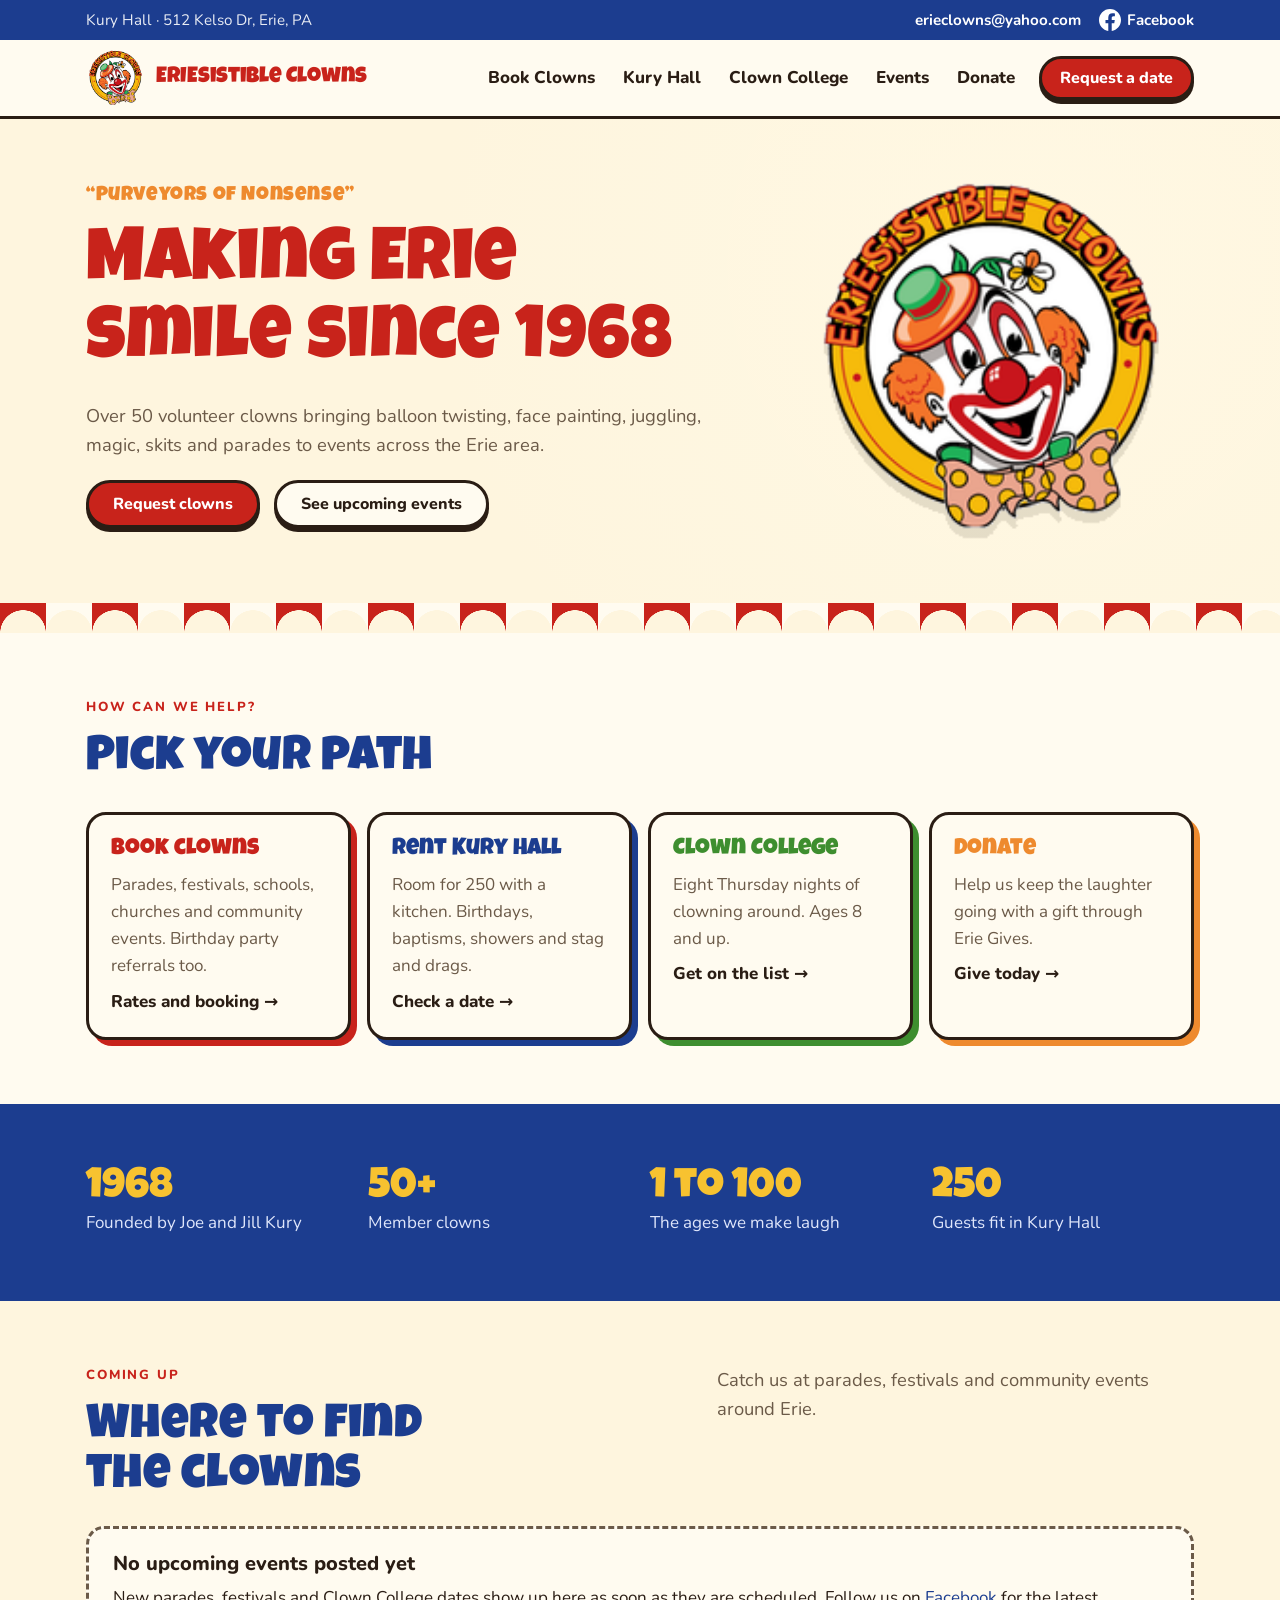
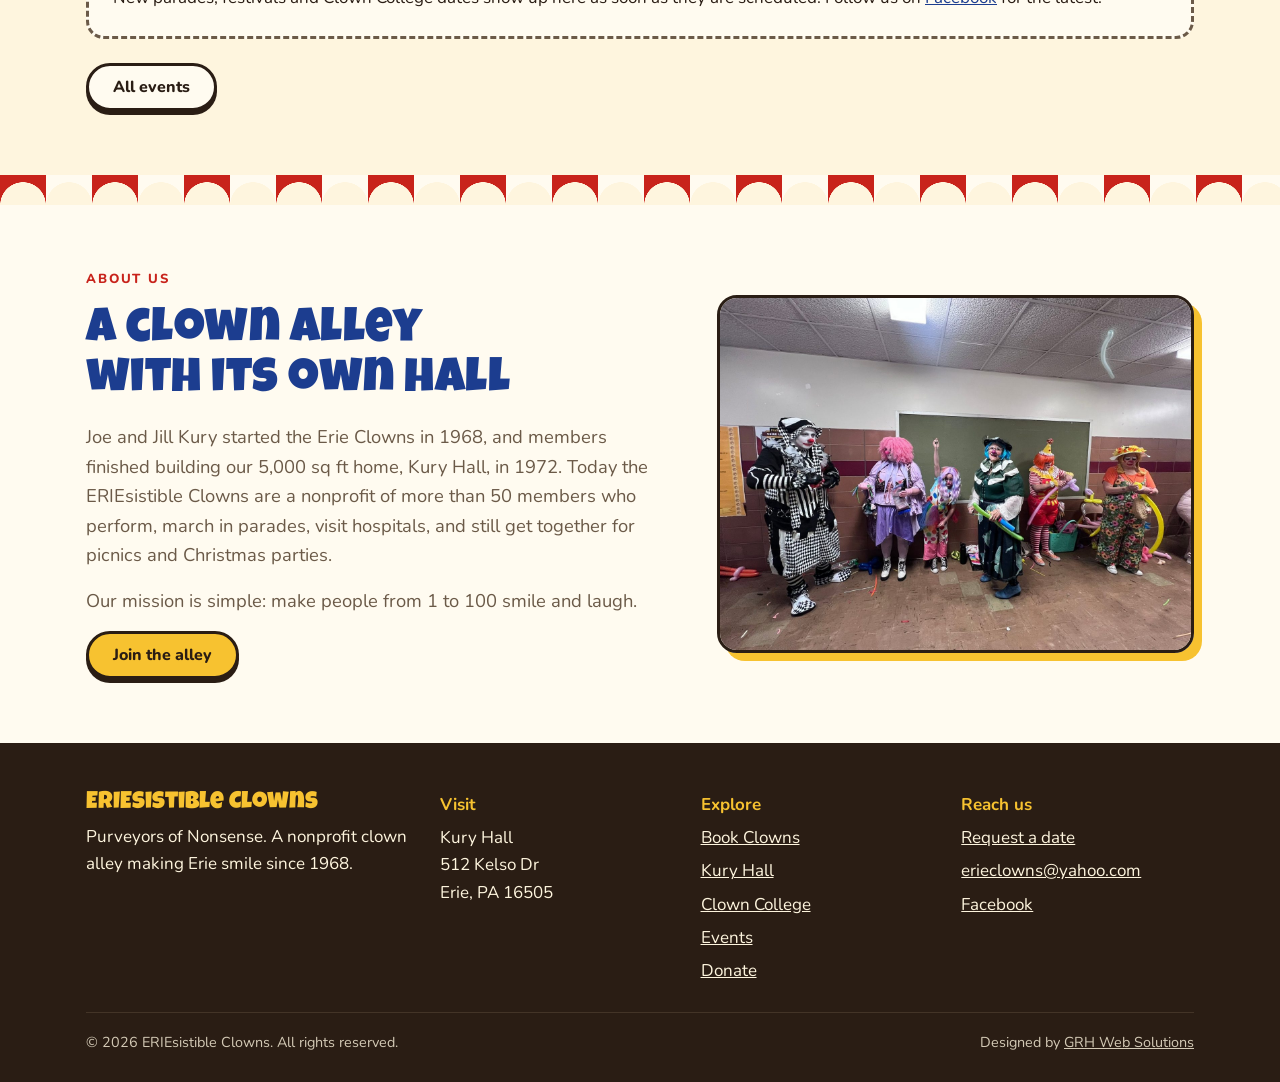
==== commit b376f71c: "Merge pull request #1 from GainRangerHeffe/claude/project-thread-362s0s Make erieclowns@yahoo.com th" ====
--- a/index.html
+++ b/index.html
@@ -5,60 +5,51 @@
 <meta name="viewport" content="width=device-width, initial-scale=1, viewport-fit=cover">
 <title>ERIEsistible Clowns | Erie, PA Clowns Since 1968</title>
 <meta name="description" content="Erie's nonprofit clown alley since 1968. Book clowns for parades and community events, rent Kury Hall, or join Clown College.">
-<meta name="robots" content="index, follow, max-image-preview:large">
-<link rel="canonical" href="https://eriesistibleclowns.org/">
+<link rel="canonical" href="https://eriesistibleclowns.com/">
 <meta name="theme-color" content="#c8231b">
 <meta property="og:type" content="website">
 <meta property="og:site_name" content="ERIEsistible Clowns">
 <meta property="og:locale" content="en_US">
-<meta property="og:url" content="https://eriesistibleclowns.org/">
+<meta property="og:url" content="https://eriesistibleclowns.com/">
 <meta property="og:title" content="ERIEsistible Clowns | Erie, PA Clowns Since 1968">
 <meta property="og:description" content="Erie's nonprofit clown alley since 1968. Book clowns for parades and community events, rent Kury Hall, or join Clown College.">
-<meta property="og:image" content="https://eriesistibleclowns.org/assets/img/og-home.jpg">
-<meta property="og:image:secure_url" content="https://eriesistibleclowns.org/assets/img/og-home.jpg">
-<meta property="og:image:type" content="image/jpeg">
+<meta property="og:image" content="https://eriesistibleclowns.com/assets/img/og-home.jpg">
 <meta property="og:image:width" content="1200">
 <meta property="og:image:height" content="630">
-<meta property="og:image:alt" content="ERIEsistible Clowns logo: a smiling clown with a green hat and polka-dot bow tie">
+<meta property="og:image:alt" content="ERIEsistible Clowns logo with ERIEsistible Clowns | Erie, PA Clowns Since 1968">
 <meta name="twitter:card" content="summary_large_image">
 <meta name="twitter:title" content="ERIEsistible Clowns | Erie, PA Clowns Since 1968">
 <meta name="twitter:description" content="Erie's nonprofit clown alley since 1968. Book clowns for parades and community events, rent Kury Hall, or join Clown College.">
-<meta name="twitter:image" content="https://eriesistibleclowns.org/assets/img/og-home.jpg">
-<meta name="twitter:image:alt" content="ERIEsistible Clowns logo: a smiling clown with a green hat and polka-dot bow tie">
-<link rel="icon" href="/favicon.ico" sizes="32x32">
+<meta name="twitter:image" content="https://eriesistibleclowns.com/assets/img/og-home.jpg">
+<link rel="icon" href="favicon.ico" sizes="32x32">
 <link rel="icon" type="image/png" sizes="192x192" href="assets/img/icon-192.png">
 <link rel="apple-touch-icon" href="assets/img/icon-180.png">
-<link rel="manifest" href="site.webmanifest">
 <link rel="preconnect" href="https://fonts.googleapis.com">
 <link rel="preconnect" href="https://fonts.gstatic.com" crossorigin>
 <link rel="stylesheet" href="https://fonts.googleapis.com/css2?family=Luckiest+Guy&family=Nunito:wght@400;600;700;800&display=swap">
-<link rel="stylesheet" href="assets/css/site.css?v=339fc6ad">
-<script type="application/ld+json">[{"@context": "https://schema.org", "@type": "NGO", "name": "ERIEsistible Clowns", "alternateName": "Erie Clowns", "slogan": "Purveyors of Nonsense", "foundingDate": "1968", "taxID": "47-1013614", "url": "https://eriesistibleclowns.org/", "logo": "https://eriesistibleclowns.org/assets/img/logo.png", "email": "erieclowns@yahoo.com", "telephone": "+1-814-580-5524", "sameAs": ["https://www.facebook.com/ERIEsistibleClowns"], "address": {"@type": "PostalAddress", "streetAddress": "512 Kelso Dr", "addressLocality": "Erie", "addressRegion": "PA", "postalCode": "16505", "addressCountry": "US"}, "areaServed": "Erie, Pennsylvania"}, {"@context": "https://schema.org", "@type": "WebSite", "name": "ERIEsistible Clowns", "alternateName": "Erie Clowns", "url": "https://eriesistibleclowns.org/"}]</script>
+<link rel="stylesheet" href="assets/css/site.css?v=c7795f4c">
+<script type="application/ld+json">{"@context": "https://schema.org", "@type": "NGO", "name": "ERIEsistible Clowns", "alternateName": "Erie Clowns", "slogan": "Purveyors of Nonsense", "foundingDate": "1968", "taxID": "47-1013614", "url": "https://eriesistibleclowns.com/", "logo": "https://eriesistibleclowns.com/assets/img/logo.png", "email": "erieclowns@yahoo.com", "sameAs": ["https://www.facebook.com/ERIEsistibleClowns"], "address": {"@type": "PostalAddress", "streetAddress": "512 Kelso Dr", "addressLocality": "Erie", "addressRegion": "PA", "postalCode": "16505", "addressCountry": "US"}, "areaServed": "Erie, Pennsylvania"}</script>
 </head>
 <body>
 <a class="skip" href="#main">Skip to content</a>
 <div class="utility">
   <div class="wrap">
     <span class="loc">Kury Hall · 512 Kelso Dr, Erie, PA</span>
-    <a class="u-phone" href="tel:+18145805524"><svg class="u-icon" viewBox="0 0 24 24" aria-hidden="true" focusable="false"><path fill="currentColor" d="M6.6 10.8a15.1 15.1 0 0 0 6.6 6.6l2.2-2.2a1 1 0 0 1 1-.25 11.4 11.4 0 0 0 3.6.57 1 1 0 0 1 1 1V20a1 1 0 0 1-1 1A17 17 0 0 1 3 4a1 1 0 0 1 1-1h3.5a1 1 0 0 1 1 1c0 1.25.2 2.45.57 3.57a1 1 0 0 1-.25 1z"/></svg><span><span class="u-hint">Call or text </span>814-580-5524</span></a>
-    <a class="u-mail" href="mailto:erieclowns@yahoo.com" aria-label="Email erieclowns@yahoo.com"><svg class="u-icon" viewBox="0 0 24 24" aria-hidden="true" focusable="false"><path fill="currentColor" d="M3 5h18a1 1 0 0 1 1 1v12a1 1 0 0 1-1 1H3a1 1 0 0 1-1-1V6a1 1 0 0 1 1-1zm9 7.2L4 7.3V17h16V7.3zM5.2 7l6.8 4.2L18.8 7z"/></svg><span class="u-text">erieclowns@yahoo.com</span></a>
-    <a class="u-fb" href="https://www.facebook.com/ERIEsistibleClowns" target="_blank" rel="noopener" aria-label="ERIEsistible Clowns on Facebook"><svg class="fb-icon" viewBox="0 0 24 24" aria-hidden="true" focusable="false"><path fill="currentColor" d="M24 12.07C24 5.41 18.63 0 12 0S0 5.4 0 12.07C0 18.1 4.39 23.1 10.13 24v-8.44H7.08v-3.49h3.04V9.41c0-3.02 1.8-4.7 4.54-4.7 1.31 0 2.68.24 2.68.24v2.97h-1.5c-1.5 0-1.96.93-1.96 1.89v2.26h3.32l-.53 3.5h-2.8V24C19.62 23.1 24 18.1 24 12.07"/></svg><span class="u-text">Facebook</span></a>
+    <a href="mailto:erieclowns@yahoo.com">erieclowns@yahoo.com</a>
+    <a href="https://www.facebook.com/ERIEsistibleClowns" target="_blank" rel="noopener" aria-label="ERIEsistible Clowns on Facebook"><svg class="fb-icon" viewBox="0 0 24 24" aria-hidden="true" focusable="false"><path fill="currentColor" d="M24 12.07C24 5.41 18.63 0 12 0S0 5.4 0 12.07C0 18.1 4.39 23.1 10.13 24v-8.44H7.08v-3.49h3.04V9.41c0-3.02 1.8-4.7 4.54-4.7 1.31 0 2.68.24 2.68.24v2.97h-1.5c-1.5 0-1.96.93-1.96 1.89v2.26h3.32l-.53 3.5h-2.8V24C19.62 23.1 24 18.1 24 12.07"/></svg><span>Facebook</span></a>
   </div>
 </div>
 <header class="site">
   <div class="wrap">
     <a class="brand" href="index.html"><img src="assets/img/logo.png" alt="" width="60" height="60"><span>ERIEsistible Clowns</span></a>
-    <button class="menu-btn" type="button" aria-expanded="false" aria-controls="main-nav" aria-label="Open menu"><span class="bars" aria-hidden="true"><span></span><span></span><span></span></span><span class="menu-label" aria-hidden="true">Menu</span></button>
+    <button class="menu-btn" type="button" aria-expanded="false" aria-controls="main-nav" aria-label="Menu"><span></span><span></span><span></span></button>
     <nav class="main" id="main-nav" aria-label="Main">
       <a href="book-clowns.html">Book Clowns</a>
       <a href="kury-hall.html">Kury Hall</a>
       <a href="clown-college.html">Clown College</a>
       <a href="events.html">Events</a>
       <a href="donate.html">Donate</a>
-      <div class="nav-cta">
-        <a class="btn btn-red" href="contact.html">Request a date</a>
-        <a class="btn btn-gold nav-call" href="tel:+18145805524"><svg class="u-icon" viewBox="0 0 24 24" aria-hidden="true" focusable="false"><path fill="currentColor" d="M6.6 10.8a15.1 15.1 0 0 0 6.6 6.6l2.2-2.2a1 1 0 0 1 1-.25 11.4 11.4 0 0 0 3.6.57 1 1 0 0 1 1 1V20a1 1 0 0 1-1 1A17 17 0 0 1 3 4a1 1 0 0 1 1-1h3.5a1 1 0 0 1 1 1c0 1.25.2 2.45.57 3.57a1 1 0 0 1-.25 1z"/></svg>Call or text</a>
-      </div>
+      <a class="btn btn-red" href="contact.html">Request a date</a>
     </nav>
   </div>
 </header>
@@ -141,7 +132,6 @@
       <strong>Reach us</strong>
       <ul>
         <li><a href="contact.html">Request a date</a></li>
-        <li><a href="tel:+18145805524">Call or text 814-580-5524</a></li>
         <li><a href="mailto:erieclowns@yahoo.com">erieclowns@yahoo.com</a></li>
         <li><a href="https://www.facebook.com/ERIEsistibleClowns" target="_blank" rel="noopener">Facebook</a></li>
       </ul>
@@ -149,6 +139,6 @@
     <p class="copy"><span>© <span id="yr">2026</span> ERIEsistible Clowns. All rights reserved.</span> <span class="credit">Designed by <a href="https://grhwebsolutions.com" target="_blank" rel="noopener">GRH Web Solutions</a></span></p>
   </div>
 </footer>
-<script src="assets/js/site.js?v=caf20d34" defer></script>
+<script src="assets/js/site.js?v=775267bf" defer></script>
 </body>
 </html>
--- a/assets/css/site.css
+++ b/assets/css/site.css
@@ -53,23 +53,13 @@
 
 /* header */
 .utility { background: var(--blue); color: #fff; font-size: .95rem; }
-.utility .wrap { display: flex; justify-content: flex-end; align-items: center; gap: 18px; min-height: 40px; }
-.utility a { color: #fff; text-decoration: none; font-weight: 700; display: inline-flex; align-items: center; gap: 6px; white-space: nowrap; }
+.utility .wrap { display: flex; justify-content: flex-end; align-items: center; gap: 18px; min-height: 40px; flex-wrap: wrap; }
+.utility a { color: #fff; text-decoration: none; font-weight: 700; display: inline-flex; align-items: center; gap: 6px; }
 .utility a:hover { text-decoration: underline; }
 .utility .todo { color: var(--ink); }
-.u-icon { width: 18px; height: 18px; display: block; flex-shrink: 0; }
-.fb-icon { width: 22px; height: 22px; display: block; flex-shrink: 0; }
-.utility .loc { margin-right: auto; opacity: .9; white-space: nowrap; overflow: hidden; text-overflow: ellipsis; min-width: 0; }
-@media (max-width: 900px) { .utility .loc { display: none; } .utility .u-phone { margin-right: auto; } }
-@media (max-width: 640px) {
-  /* one tidy line on phones: the number up front, email and Facebook as round icon buttons */
-  .utility .wrap { gap: 8px; min-height: 46px; }
-  .utility .u-text { display: none; }
-  .utility .u-phone { font-size: 1rem; }
-  .utility .u-mail, .utility .u-fb { width: 36px; height: 36px; justify-content: center; border-radius: 50%; background: rgba(255, 255, 255, .14); }
-  .utility .u-mail:hover, .utility .u-fb:hover { background: rgba(255, 255, 255, .26); }
-}
-@media (max-width: 359px) { .utility .u-hint { display: none; } }
+.fb-icon { width: 22px; height: 22px; display: block; }
+.utility .loc { margin-right: auto; opacity: .9; }
+@media (max-width: 640px) { .utility .loc { display: none; } .utility .wrap { justify-content: center; } }
 
 header.site { position: sticky; top: env(safe-area-inset-top, 0px); z-index: 50; background: var(--paper); border-bottom: 3px solid var(--ink); }
 body::before { content: ""; position: fixed; inset: 0 0 auto; height: env(safe-area-inset-top, 0px); z-index: 60; background: var(--paper); }
@@ -80,49 +70,19 @@
 nav.main a { text-decoration: none; color: var(--ink); font-weight: 800; padding: 8px 12px; border-radius: 999px; }
 nav.main a:hover { background: var(--sand); }
 nav.main a[aria-current="page"] { background: var(--gold); }
-.nav-cta { display: flex; gap: 10px; }
 nav.main .btn { margin-left: 8px; min-height: 44px; padding: 0 18px; color: #fff; }
 nav.main .btn:hover { background: var(--red); }
-nav.main .nav-call { display: none; }
-.menu-btn { display: none; margin-left: auto; align-items: center; gap: 8px; background: var(--paper); color: var(--ink); border: 3px solid var(--ink); border-radius: 999px;
-  height: 46px; padding: 0 14px 0 12px; cursor: pointer; font: 800 1rem var(--body); box-shadow: 0 3px 0 var(--ink); -webkit-tap-highlight-color: transparent; }
-.menu-btn:active { transform: translateY(2px); box-shadow: 0 1px 0 var(--ink); }
-.menu-btn .bars { position: relative; width: 20px; height: 14px; }
-.menu-btn .bars span { position: absolute; left: 0; width: 20px; height: 3px; background: currentColor; border-radius: 2px; transition: transform .2s, opacity .2s, top .2s; }
-.menu-btn .bars span:nth-child(1) { top: 0; }
-.menu-btn .bars span:nth-child(2) { top: 5.5px; }
-.menu-btn .bars span:nth-child(3) { top: 11px; }
-.menu-btn[aria-expanded="true"] { background: var(--gold); }
-.menu-btn[aria-expanded="true"] .bars span:nth-child(1) { top: 5.5px; transform: rotate(45deg); }
-.menu-btn[aria-expanded="true"] .bars span:nth-child(2) { opacity: 0; }
-.menu-btn[aria-expanded="true"] .bars span:nth-child(3) { top: 5.5px; transform: rotate(-45deg); }
+.menu-btn { display: none; margin-left: auto; background: none; border: 3px solid var(--ink); border-radius: 12px; width: 48px; height: 44px; cursor: pointer; padding: 0; }
+.menu-btn span { display: block; width: 22px; height: 3px; background: var(--ink); margin: 4px auto; border-radius: 2px; }
 @media (max-width: 1000px) {
-  .menu-btn { display: inline-flex; }
-  nav.main { display: none; position: absolute; left: 0; right: 0; top: 100%; margin-top: 3px; background: var(--paper); border-bottom: 3px solid var(--ink);
-    flex-direction: column; align-items: stretch; gap: 0; max-height: calc(100vh - 120px); max-height: calc(100dvh - 120px); overflow-y: auto; overscroll-behavior: contain;
-    padding: 8px max(16px, env(safe-area-inset-right, 0px)) 20px max(16px, env(safe-area-inset-left, 0px));
-    /* dim the page under the open menu without covering the header */
-    box-shadow: 0 0 0 100vmax rgba(42, 29, 20, .45); clip-path: inset(0 0 -100vmax 0); }
-  nav.main.open { display: flex; animation: nav-in .18s ease-out; }
-  nav.main > a { display: flex; align-items: center; justify-content: space-between; min-height: 54px; padding: 0 14px; font-size: 1.15rem; border-radius: 0; }
-  nav.main > a + a { border-top: 2px dotted var(--line); }
-  nav.main > a::after { content: ""; width: 9px; height: 9px; margin-right: 4px; border: solid var(--red); border-width: 3px 3px 0 0; transform: rotate(45deg); flex-shrink: 0; }
-  nav.main > a:hover, nav.main > a[aria-current="page"] { border-radius: 14px; border-color: transparent; }
-  nav.main > a:hover + a, nav.main > a[aria-current="page"] + a { border-color: transparent; }
-  .nav-cta { display: grid; grid-template-columns: 1fr 1fr; gap: 10px; margin-top: 14px; }
-  nav.main .btn { margin: 0; padding: 0 12px; min-height: 50px; font-size: 1rem; }
-  nav.main .nav-call { display: inline-flex; color: var(--ink); }
-  nav.main .nav-call:hover { background: var(--gold); }
-  body.menu-open { overflow: hidden; }
+  .menu-btn { display: block; }
+  nav.main { display: none; position: absolute; left: 0; right: 0; top: 100%; background: var(--paper); border-bottom: 3px solid var(--ink);
+    flex-direction: column; align-items: stretch; padding: 12px max(16px, env(safe-area-inset-right, 0px)) 18px max(16px, env(safe-area-inset-left, 0px)); gap: 4px; }
+  nav.main.open { display: flex; }
+  nav.main a { padding: 12px 14px; font-size: 1.1rem; }
+  nav.main .btn { margin: 8px 0 0; }
 }
-@keyframes nav-in { from { opacity: 0; transform: translateY(-8px); } }
-@media (max-width: 640px) {
-  header.site .wrap { min-height: 66px; gap: 12px; }
-  .brand { font-size: 1.25rem; gap: 8px; }
-  .brand img { width: 50px; height: 50px; }
-}
-@media (max-width: 380px) { .brand span { font-size: 1.05rem; } .brand img { width: 44px; height: 44px; } .menu-label { display: none; } .menu-btn { padding: 0 12px; } }
-@media (max-width: 340px) { .nav-cta { grid-template-columns: 1fr; } }
+@media (max-width: 420px) { .brand span { font-size: 1.1rem; } .brand img { width: 50px; height: 50px; } }
 
 /* tent stripes */
 .tent { height: 30px; background: repeating-linear-gradient(90deg, var(--red) 0 46px, var(--paper) 46px 92px);
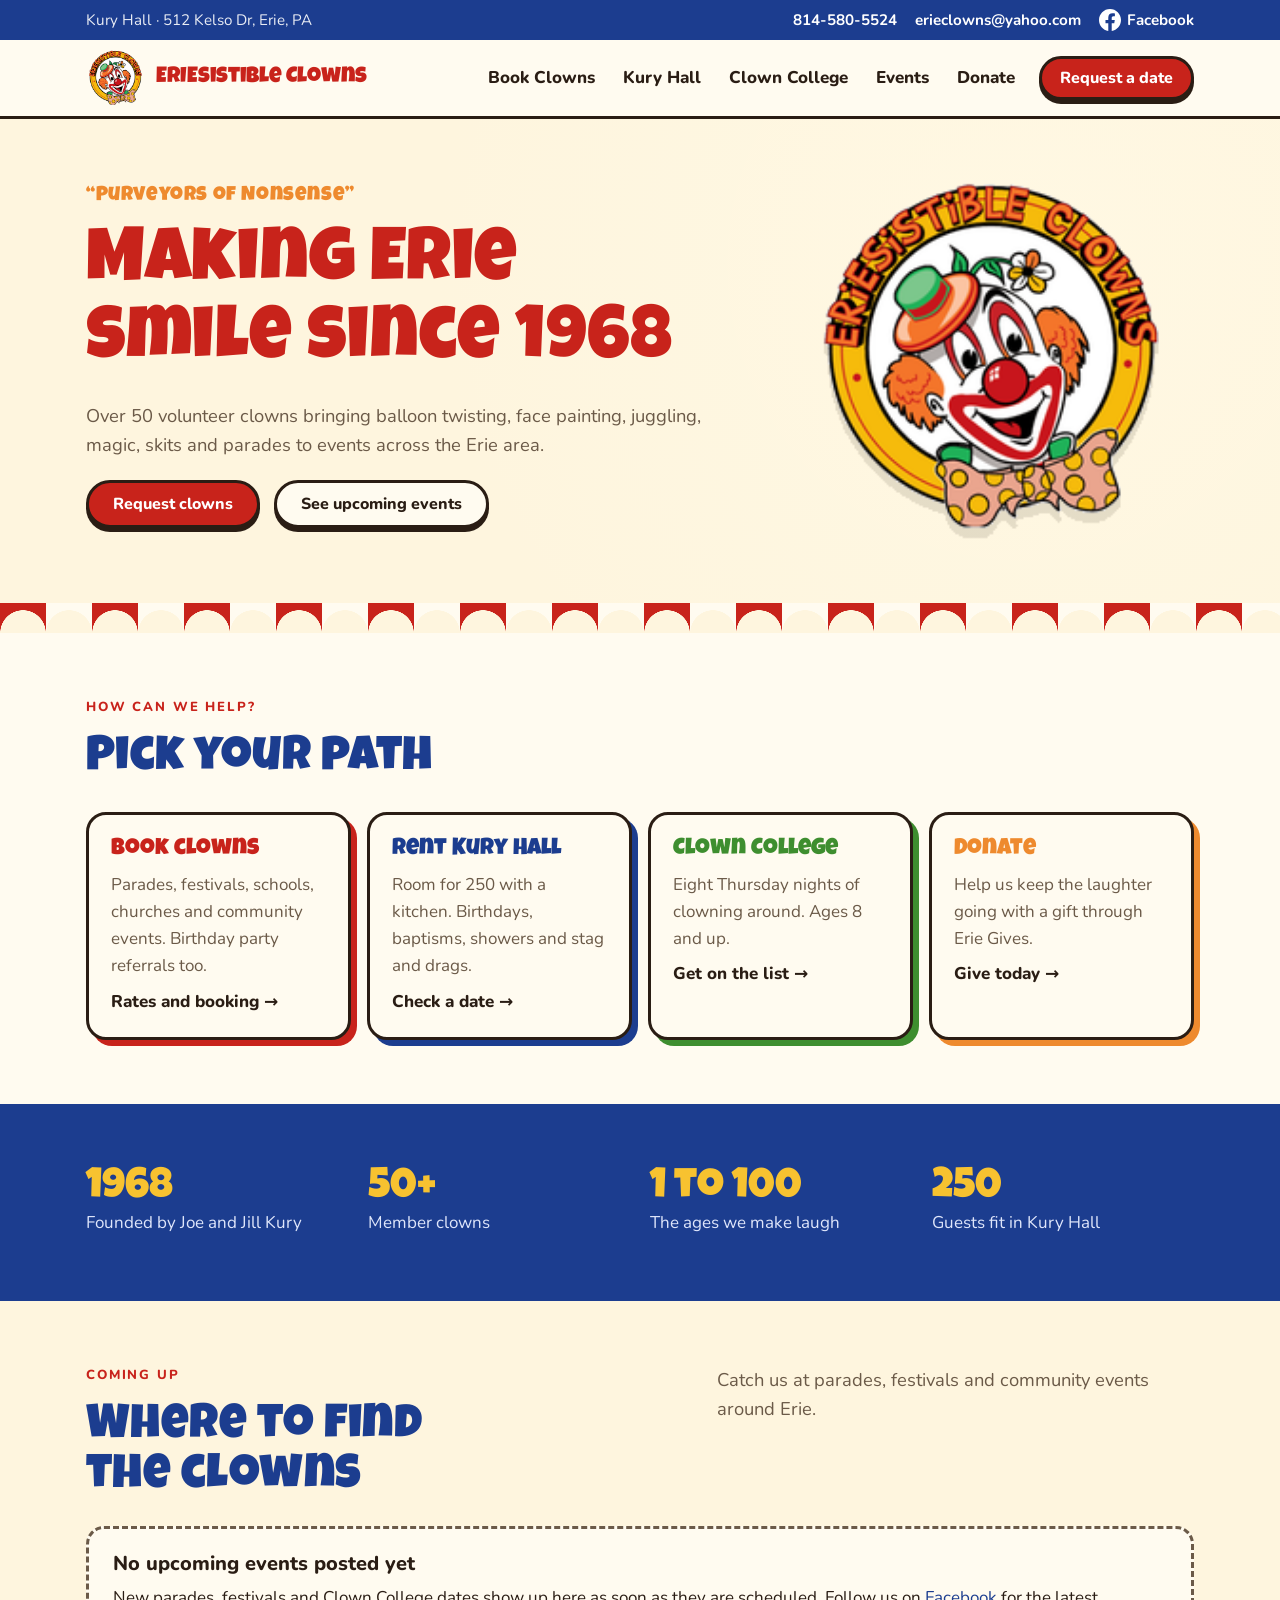
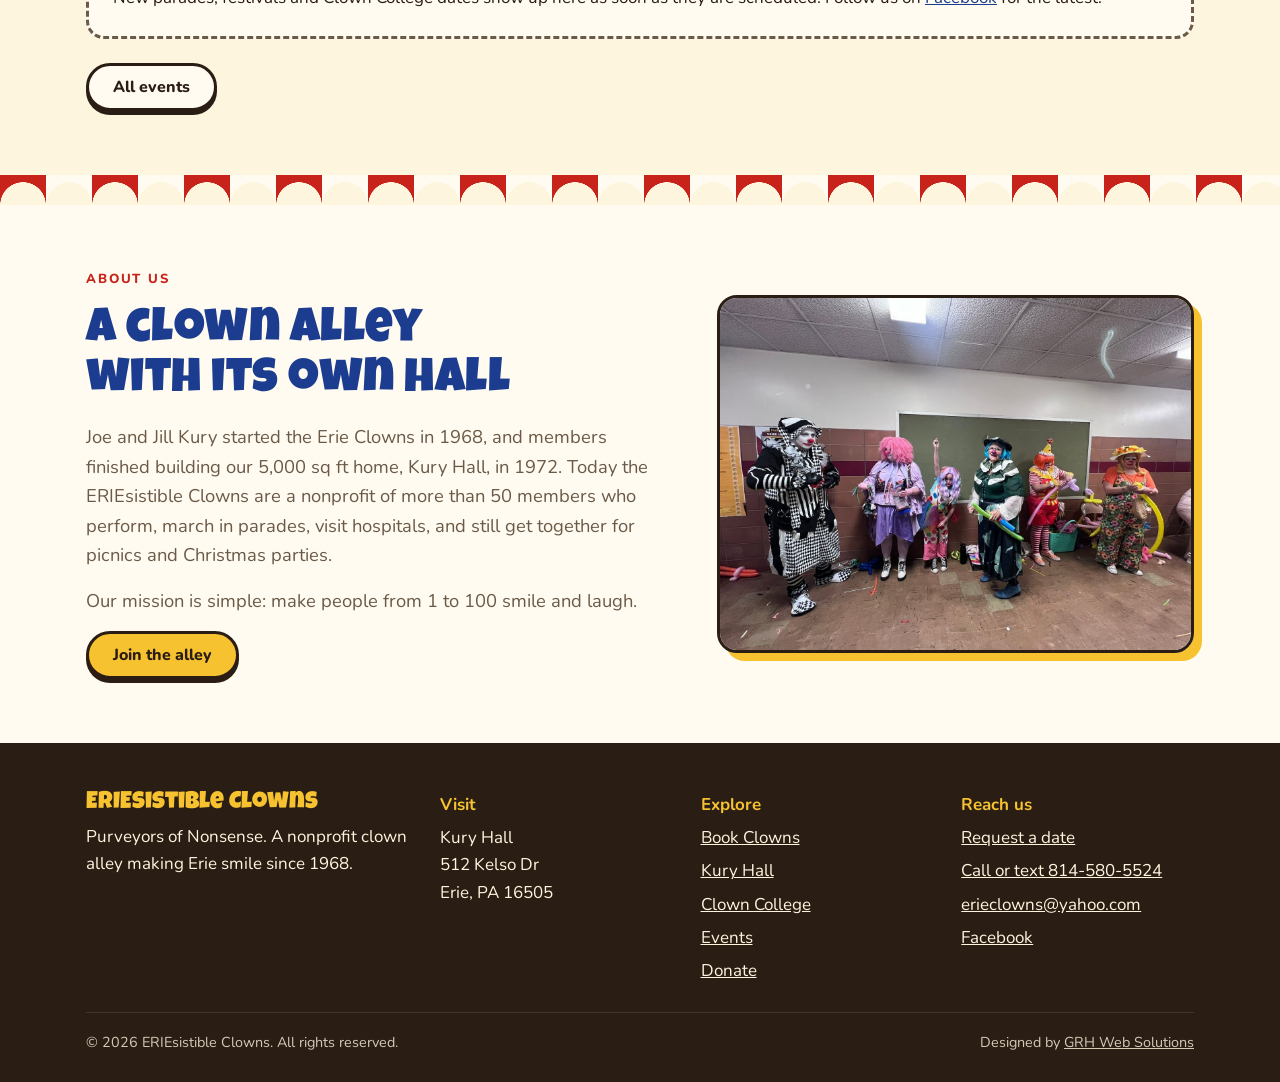
==== commit c860fe3b: "Merge pull request #3 from GainRangerHeffe/claude/project-thread-sxmkd8 Add the official phone numbe" ====
--- a/index.html
+++ b/index.html
@@ -5,36 +5,42 @@
 <meta name="viewport" content="width=device-width, initial-scale=1, viewport-fit=cover">
 <title>ERIEsistible Clowns | Erie, PA Clowns Since 1968</title>
 <meta name="description" content="Erie's nonprofit clown alley since 1968. Book clowns for parades and community events, rent Kury Hall, or join Clown College.">
-<link rel="canonical" href="https://eriesistibleclowns.com/">
+<meta name="robots" content="index, follow, max-image-preview:large">
+<link rel="canonical" href="https://eriesistibleclowns.org/">
 <meta name="theme-color" content="#c8231b">
 <meta property="og:type" content="website">
 <meta property="og:site_name" content="ERIEsistible Clowns">
 <meta property="og:locale" content="en_US">
-<meta property="og:url" content="https://eriesistibleclowns.com/">
+<meta property="og:url" content="https://eriesistibleclowns.org/">
 <meta property="og:title" content="ERIEsistible Clowns | Erie, PA Clowns Since 1968">
 <meta property="og:description" content="Erie's nonprofit clown alley since 1968. Book clowns for parades and community events, rent Kury Hall, or join Clown College.">
-<meta property="og:image" content="https://eriesistibleclowns.com/assets/img/og-home.jpg">
+<meta property="og:image" content="https://eriesistibleclowns.org/assets/img/og-home.jpg">
+<meta property="og:image:secure_url" content="https://eriesistibleclowns.org/assets/img/og-home.jpg">
+<meta property="og:image:type" content="image/jpeg">
 <meta property="og:image:width" content="1200">
 <meta property="og:image:height" content="630">
-<meta property="og:image:alt" content="ERIEsistible Clowns logo with ERIEsistible Clowns | Erie, PA Clowns Since 1968">
+<meta property="og:image:alt" content="ERIEsistible Clowns logo: a smiling clown with a green hat and polka-dot bow tie">
 <meta name="twitter:card" content="summary_large_image">
 <meta name="twitter:title" content="ERIEsistible Clowns | Erie, PA Clowns Since 1968">
 <meta name="twitter:description" content="Erie's nonprofit clown alley since 1968. Book clowns for parades and community events, rent Kury Hall, or join Clown College.">
-<meta name="twitter:image" content="https://eriesistibleclowns.com/assets/img/og-home.jpg">
-<link rel="icon" href="favicon.ico" sizes="32x32">
+<meta name="twitter:image" content="https://eriesistibleclowns.org/assets/img/og-home.jpg">
+<meta name="twitter:image:alt" content="ERIEsistible Clowns logo: a smiling clown with a green hat and polka-dot bow tie">
+<link rel="icon" href="/favicon.ico" sizes="32x32">
 <link rel="icon" type="image/png" sizes="192x192" href="assets/img/icon-192.png">
 <link rel="apple-touch-icon" href="assets/img/icon-180.png">
+<link rel="manifest" href="site.webmanifest">
 <link rel="preconnect" href="https://fonts.googleapis.com">
 <link rel="preconnect" href="https://fonts.gstatic.com" crossorigin>
 <link rel="stylesheet" href="https://fonts.googleapis.com/css2?family=Luckiest+Guy&family=Nunito:wght@400;600;700;800&display=swap">
 <link rel="stylesheet" href="assets/css/site.css?v=c7795f4c">
-<script type="application/ld+json">{"@context": "https://schema.org", "@type": "NGO", "name": "ERIEsistible Clowns", "alternateName": "Erie Clowns", "slogan": "Purveyors of Nonsense", "foundingDate": "1968", "taxID": "47-1013614", "url": "https://eriesistibleclowns.com/", "logo": "https://eriesistibleclowns.com/assets/img/logo.png", "email": "erieclowns@yahoo.com", "sameAs": ["https://www.facebook.com/ERIEsistibleClowns"], "address": {"@type": "PostalAddress", "streetAddress": "512 Kelso Dr", "addressLocality": "Erie", "addressRegion": "PA", "postalCode": "16505", "addressCountry": "US"}, "areaServed": "Erie, Pennsylvania"}</script>
+<script type="application/ld+json">[{"@context": "https://schema.org", "@type": "NGO", "name": "ERIEsistible Clowns", "alternateName": "Erie Clowns", "slogan": "Purveyors of Nonsense", "foundingDate": "1968", "taxID": "47-1013614", "url": "https://eriesistibleclowns.org/", "logo": "https://eriesistibleclowns.org/assets/img/logo.png", "email": "erieclowns@yahoo.com", "telephone": "+1-814-580-5524", "sameAs": ["https://www.facebook.com/ERIEsistibleClowns"], "address": {"@type": "PostalAddress", "streetAddress": "512 Kelso Dr", "addressLocality": "Erie", "addressRegion": "PA", "postalCode": "16505", "addressCountry": "US"}, "areaServed": "Erie, Pennsylvania"}, {"@context": "https://schema.org", "@type": "WebSite", "name": "ERIEsistible Clowns", "alternateName": "Erie Clowns", "url": "https://eriesistibleclowns.org/"}]</script>
 </head>
 <body>
 <a class="skip" href="#main">Skip to content</a>
 <div class="utility">
   <div class="wrap">
     <span class="loc">Kury Hall · 512 Kelso Dr, Erie, PA</span>
+    <a href="tel:+18145805524">814-580-5524</a>
     <a href="mailto:erieclowns@yahoo.com">erieclowns@yahoo.com</a>
     <a href="https://www.facebook.com/ERIEsistibleClowns" target="_blank" rel="noopener" aria-label="ERIEsistible Clowns on Facebook"><svg class="fb-icon" viewBox="0 0 24 24" aria-hidden="true" focusable="false"><path fill="currentColor" d="M24 12.07C24 5.41 18.63 0 12 0S0 5.4 0 12.07C0 18.1 4.39 23.1 10.13 24v-8.44H7.08v-3.49h3.04V9.41c0-3.02 1.8-4.7 4.54-4.7 1.31 0 2.68.24 2.68.24v2.97h-1.5c-1.5 0-1.96.93-1.96 1.89v2.26h3.32l-.53 3.5h-2.8V24C19.62 23.1 24 18.1 24 12.07"/></svg><span>Facebook</span></a>
   </div>
@@ -132,6 +138,7 @@
       <strong>Reach us</strong>
       <ul>
         <li><a href="contact.html">Request a date</a></li>
+        <li><a href="tel:+18145805524">Call or text 814-580-5524</a></li>
         <li><a href="mailto:erieclowns@yahoo.com">erieclowns@yahoo.com</a></li>
         <li><a href="https://www.facebook.com/ERIEsistibleClowns" target="_blank" rel="noopener">Facebook</a></li>
       </ul>
@@ -139,6 +146,6 @@
     <p class="copy"><span>© <span id="yr">2026</span> ERIEsistible Clowns. All rights reserved.</span> <span class="credit">Designed by <a href="https://grhwebsolutions.com" target="_blank" rel="noopener">GRH Web Solutions</a></span></p>
   </div>
 </footer>
-<script src="assets/js/site.js?v=775267bf" defer></script>
+<script src="assets/js/site.js?v=f9193c0d" defer></script>
 </body>
 </html>
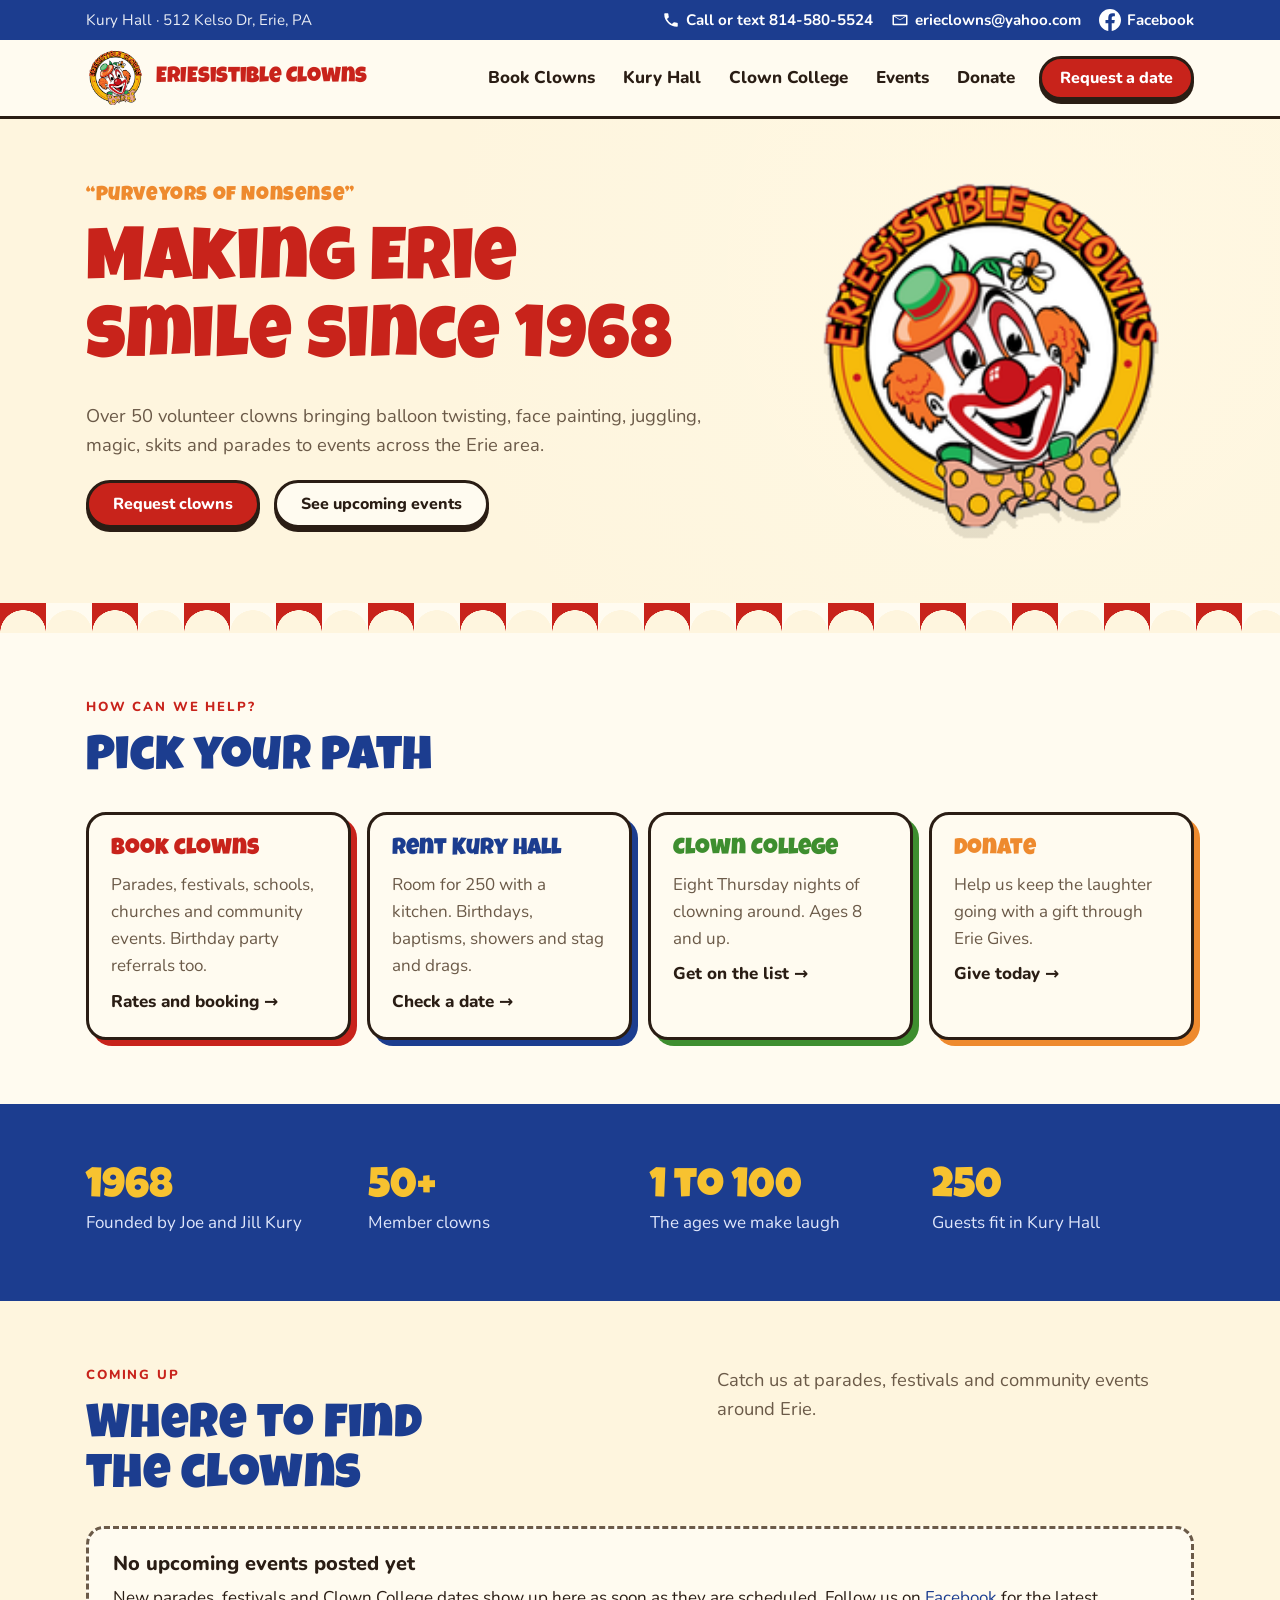
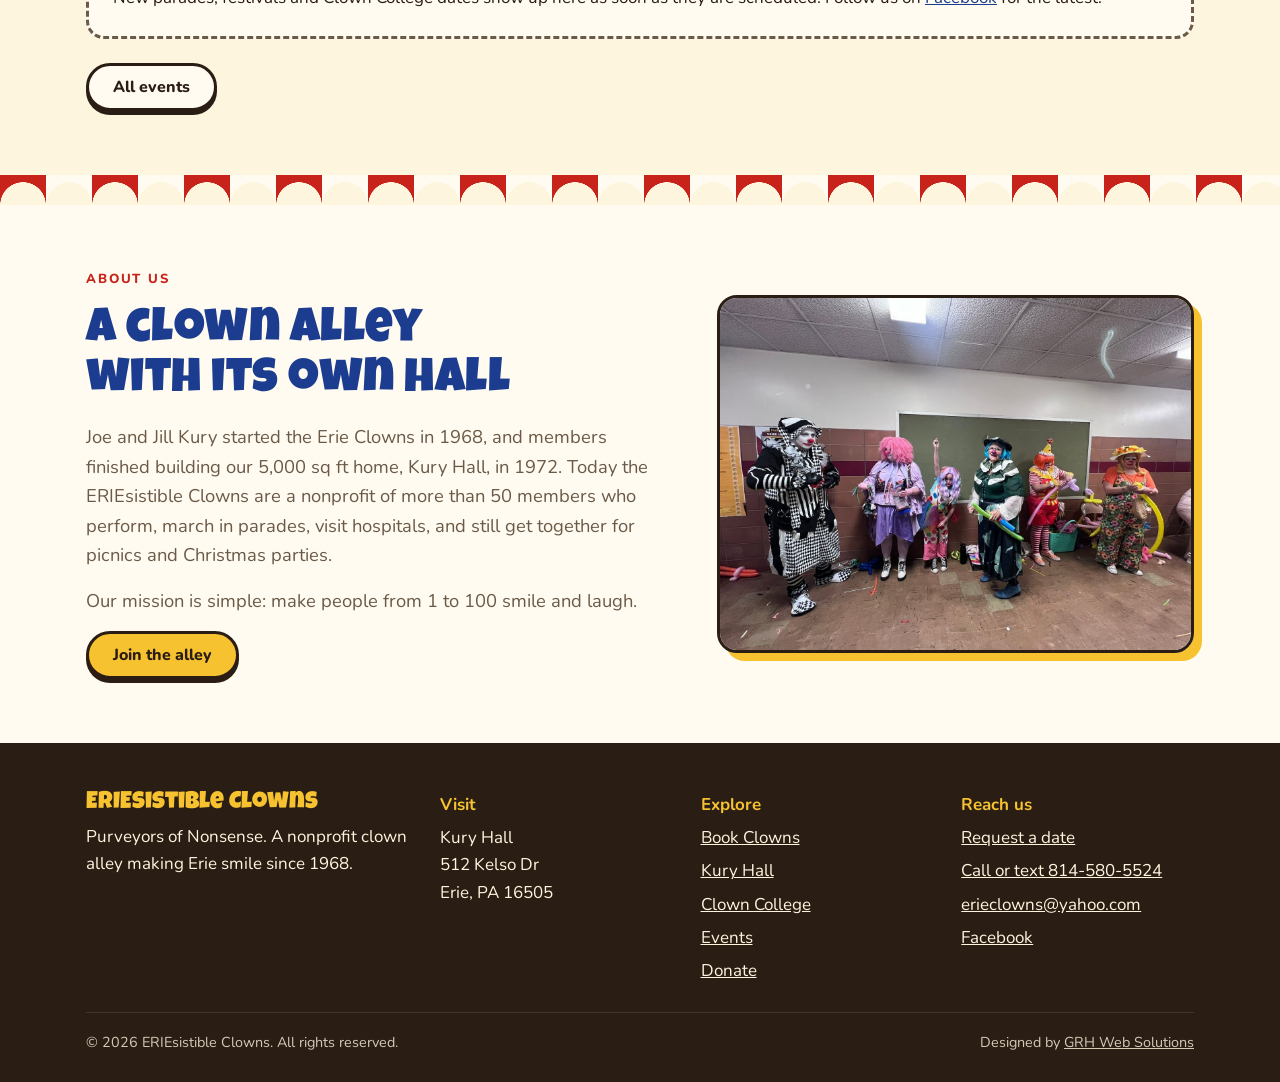
==== commit 553a0f61: "Merge pull request #4 from GainRangerHeffe/claude/project-thread-68wi1o Tidy the header on phones" ====
--- a/index.html
+++ b/index.html
@@ -32,7 +32,7 @@
 <link rel="preconnect" href="https://fonts.googleapis.com">
 <link rel="preconnect" href="https://fonts.gstatic.com" crossorigin>
 <link rel="stylesheet" href="https://fonts.googleapis.com/css2?family=Luckiest+Guy&family=Nunito:wght@400;600;700;800&display=swap">
-<link rel="stylesheet" href="assets/css/site.css?v=c7795f4c">
+<link rel="stylesheet" href="assets/css/site.css?v=339fc6ad">
 <script type="application/ld+json">[{"@context": "https://schema.org", "@type": "NGO", "name": "ERIEsistible Clowns", "alternateName": "Erie Clowns", "slogan": "Purveyors of Nonsense", "foundingDate": "1968", "taxID": "47-1013614", "url": "https://eriesistibleclowns.org/", "logo": "https://eriesistibleclowns.org/assets/img/logo.png", "email": "erieclowns@yahoo.com", "telephone": "+1-814-580-5524", "sameAs": ["https://www.facebook.com/ERIEsistibleClowns"], "address": {"@type": "PostalAddress", "streetAddress": "512 Kelso Dr", "addressLocality": "Erie", "addressRegion": "PA", "postalCode": "16505", "addressCountry": "US"}, "areaServed": "Erie, Pennsylvania"}, {"@context": "https://schema.org", "@type": "WebSite", "name": "ERIEsistible Clowns", "alternateName": "Erie Clowns", "url": "https://eriesistibleclowns.org/"}]</script>
 </head>
 <body>
@@ -40,22 +40,25 @@
 <div class="utility">
   <div class="wrap">
     <span class="loc">Kury Hall · 512 Kelso Dr, Erie, PA</span>
-    <a href="tel:+18145805524">814-580-5524</a>
-    <a href="mailto:erieclowns@yahoo.com">erieclowns@yahoo.com</a>
-    <a href="https://www.facebook.com/ERIEsistibleClowns" target="_blank" rel="noopener" aria-label="ERIEsistible Clowns on Facebook"><svg class="fb-icon" viewBox="0 0 24 24" aria-hidden="true" focusable="false"><path fill="currentColor" d="M24 12.07C24 5.41 18.63 0 12 0S0 5.4 0 12.07C0 18.1 4.39 23.1 10.13 24v-8.44H7.08v-3.49h3.04V9.41c0-3.02 1.8-4.7 4.54-4.7 1.31 0 2.68.24 2.68.24v2.97h-1.5c-1.5 0-1.96.93-1.96 1.89v2.26h3.32l-.53 3.5h-2.8V24C19.62 23.1 24 18.1 24 12.07"/></svg><span>Facebook</span></a>
+    <a class="u-phone" href="tel:+18145805524"><svg class="u-icon" viewBox="0 0 24 24" aria-hidden="true" focusable="false"><path fill="currentColor" d="M6.6 10.8a15.1 15.1 0 0 0 6.6 6.6l2.2-2.2a1 1 0 0 1 1-.25 11.4 11.4 0 0 0 3.6.57 1 1 0 0 1 1 1V20a1 1 0 0 1-1 1A17 17 0 0 1 3 4a1 1 0 0 1 1-1h3.5a1 1 0 0 1 1 1c0 1.25.2 2.45.57 3.57a1 1 0 0 1-.25 1z"/></svg><span><span class="u-hint">Call or text </span>814-580-5524</span></a>
+    <a class="u-mail" href="mailto:erieclowns@yahoo.com" aria-label="Email erieclowns@yahoo.com"><svg class="u-icon" viewBox="0 0 24 24" aria-hidden="true" focusable="false"><path fill="currentColor" d="M3 5h18a1 1 0 0 1 1 1v12a1 1 0 0 1-1 1H3a1 1 0 0 1-1-1V6a1 1 0 0 1 1-1zm9 7.2L4 7.3V17h16V7.3zM5.2 7l6.8 4.2L18.8 7z"/></svg><span class="u-text">erieclowns@yahoo.com</span></a>
+    <a class="u-fb" href="https://www.facebook.com/ERIEsistibleClowns" target="_blank" rel="noopener" aria-label="ERIEsistible Clowns on Facebook"><svg class="fb-icon" viewBox="0 0 24 24" aria-hidden="true" focusable="false"><path fill="currentColor" d="M24 12.07C24 5.41 18.63 0 12 0S0 5.4 0 12.07C0 18.1 4.39 23.1 10.13 24v-8.44H7.08v-3.49h3.04V9.41c0-3.02 1.8-4.7 4.54-4.7 1.31 0 2.68.24 2.68.24v2.97h-1.5c-1.5 0-1.96.93-1.96 1.89v2.26h3.32l-.53 3.5h-2.8V24C19.62 23.1 24 18.1 24 12.07"/></svg><span class="u-text">Facebook</span></a>
   </div>
 </div>
 <header class="site">
   <div class="wrap">
     <a class="brand" href="index.html"><img src="assets/img/logo.png" alt="" width="60" height="60"><span>ERIEsistible Clowns</span></a>
-    <button class="menu-btn" type="button" aria-expanded="false" aria-controls="main-nav" aria-label="Menu"><span></span><span></span><span></span></button>
+    <button class="menu-btn" type="button" aria-expanded="false" aria-controls="main-nav" aria-label="Open menu"><span class="bars" aria-hidden="true"><span></span><span></span><span></span></span><span class="menu-label" aria-hidden="true">Menu</span></button>
     <nav class="main" id="main-nav" aria-label="Main">
       <a href="book-clowns.html">Book Clowns</a>
       <a href="kury-hall.html">Kury Hall</a>
       <a href="clown-college.html">Clown College</a>
       <a href="events.html">Events</a>
       <a href="donate.html">Donate</a>
-      <a class="btn btn-red" href="contact.html">Request a date</a>
+      <div class="nav-cta">
+        <a class="btn btn-red" href="contact.html">Request a date</a>
+        <a class="btn btn-gold nav-call" href="tel:+18145805524"><svg class="u-icon" viewBox="0 0 24 24" aria-hidden="true" focusable="false"><path fill="currentColor" d="M6.6 10.8a15.1 15.1 0 0 0 6.6 6.6l2.2-2.2a1 1 0 0 1 1-.25 11.4 11.4 0 0 0 3.6.57 1 1 0 0 1 1 1V20a1 1 0 0 1-1 1A17 17 0 0 1 3 4a1 1 0 0 1 1-1h3.5a1 1 0 0 1 1 1c0 1.25.2 2.45.57 3.57a1 1 0 0 1-.25 1z"/></svg>Call or text</a>
+      </div>
     </nav>
   </div>
 </header>
@@ -146,6 +149,6 @@
     <p class="copy"><span>© <span id="yr">2026</span> ERIEsistible Clowns. All rights reserved.</span> <span class="credit">Designed by <a href="https://grhwebsolutions.com" target="_blank" rel="noopener">GRH Web Solutions</a></span></p>
   </div>
 </footer>
-<script src="assets/js/site.js?v=f9193c0d" defer></script>
+<script src="assets/js/site.js?v=caf20d34" defer></script>
 </body>
 </html>
--- a/assets/css/site.css
+++ b/assets/css/site.css
@@ -53,13 +53,23 @@
 
 /* header */
 .utility { background: var(--blue); color: #fff; font-size: .95rem; }
-.utility .wrap { display: flex; justify-content: flex-end; align-items: center; gap: 18px; min-height: 40px; flex-wrap: wrap; }
-.utility a { color: #fff; text-decoration: none; font-weight: 700; display: inline-flex; align-items: center; gap: 6px; }
+.utility .wrap { display: flex; justify-content: flex-end; align-items: center; gap: 18px; min-height: 40px; }
+.utility a { color: #fff; text-decoration: none; font-weight: 700; display: inline-flex; align-items: center; gap: 6px; white-space: nowrap; }
 .utility a:hover { text-decoration: underline; }
 .utility .todo { color: var(--ink); }
-.fb-icon { width: 22px; height: 22px; display: block; }
-.utility .loc { margin-right: auto; opacity: .9; }
-@media (max-width: 640px) { .utility .loc { display: none; } .utility .wrap { justify-content: center; } }
+.u-icon { width: 18px; height: 18px; display: block; flex-shrink: 0; }
+.fb-icon { width: 22px; height: 22px; display: block; flex-shrink: 0; }
+.utility .loc { margin-right: auto; opacity: .9; white-space: nowrap; overflow: hidden; text-overflow: ellipsis; min-width: 0; }
+@media (max-width: 900px) { .utility .loc { display: none; } .utility .u-phone { margin-right: auto; } }
+@media (max-width: 640px) {
+  /* one tidy line on phones: the number up front, email and Facebook as round icon buttons */
+  .utility .wrap { gap: 8px; min-height: 46px; }
+  .utility .u-text { display: none; }
+  .utility .u-phone { font-size: 1rem; }
+  .utility .u-mail, .utility .u-fb { width: 36px; height: 36px; justify-content: center; border-radius: 50%; background: rgba(255, 255, 255, .14); }
+  .utility .u-mail:hover, .utility .u-fb:hover { background: rgba(255, 255, 255, .26); }
+}
+@media (max-width: 359px) { .utility .u-hint { display: none; } }
 
 header.site { position: sticky; top: env(safe-area-inset-top, 0px); z-index: 50; background: var(--paper); border-bottom: 3px solid var(--ink); }
 body::before { content: ""; position: fixed; inset: 0 0 auto; height: env(safe-area-inset-top, 0px); z-index: 60; background: var(--paper); }
@@ -70,19 +80,49 @@
 nav.main a { text-decoration: none; color: var(--ink); font-weight: 800; padding: 8px 12px; border-radius: 999px; }
 nav.main a:hover { background: var(--sand); }
 nav.main a[aria-current="page"] { background: var(--gold); }
+.nav-cta { display: flex; gap: 10px; }
 nav.main .btn { margin-left: 8px; min-height: 44px; padding: 0 18px; color: #fff; }
 nav.main .btn:hover { background: var(--red); }
-.menu-btn { display: none; margin-left: auto; background: none; border: 3px solid var(--ink); border-radius: 12px; width: 48px; height: 44px; cursor: pointer; padding: 0; }
-.menu-btn span { display: block; width: 22px; height: 3px; background: var(--ink); margin: 4px auto; border-radius: 2px; }
+nav.main .nav-call { display: none; }
+.menu-btn { display: none; margin-left: auto; align-items: center; gap: 8px; background: var(--paper); color: var(--ink); border: 3px solid var(--ink); border-radius: 999px;
+  height: 46px; padding: 0 14px 0 12px; cursor: pointer; font: 800 1rem var(--body); box-shadow: 0 3px 0 var(--ink); -webkit-tap-highlight-color: transparent; }
+.menu-btn:active { transform: translateY(2px); box-shadow: 0 1px 0 var(--ink); }
+.menu-btn .bars { position: relative; width: 20px; height: 14px; }
+.menu-btn .bars span { position: absolute; left: 0; width: 20px; height: 3px; background: currentColor; border-radius: 2px; transition: transform .2s, opacity .2s, top .2s; }
+.menu-btn .bars span:nth-child(1) { top: 0; }
+.menu-btn .bars span:nth-child(2) { top: 5.5px; }
+.menu-btn .bars span:nth-child(3) { top: 11px; }
+.menu-btn[aria-expanded="true"] { background: var(--gold); }
+.menu-btn[aria-expanded="true"] .bars span:nth-child(1) { top: 5.5px; transform: rotate(45deg); }
+.menu-btn[aria-expanded="true"] .bars span:nth-child(2) { opacity: 0; }
+.menu-btn[aria-expanded="true"] .bars span:nth-child(3) { top: 5.5px; transform: rotate(-45deg); }
 @media (max-width: 1000px) {
-  .menu-btn { display: block; }
-  nav.main { display: none; position: absolute; left: 0; right: 0; top: 100%; background: var(--paper); border-bottom: 3px solid var(--ink);
-    flex-direction: column; align-items: stretch; padding: 12px max(16px, env(safe-area-inset-right, 0px)) 18px max(16px, env(safe-area-inset-left, 0px)); gap: 4px; }
-  nav.main.open { display: flex; }
-  nav.main a { padding: 12px 14px; font-size: 1.1rem; }
-  nav.main .btn { margin: 8px 0 0; }
-}
-@media (max-width: 420px) { .brand span { font-size: 1.1rem; } .brand img { width: 50px; height: 50px; } }
+  .menu-btn { display: inline-flex; }
+  nav.main { display: none; position: absolute; left: 0; right: 0; top: 100%; margin-top: 3px; background: var(--paper); border-bottom: 3px solid var(--ink);
+    flex-direction: column; align-items: stretch; gap: 0; max-height: calc(100vh - 120px); max-height: calc(100dvh - 120px); overflow-y: auto; overscroll-behavior: contain;
+    padding: 8px max(16px, env(safe-area-inset-right, 0px)) 20px max(16px, env(safe-area-inset-left, 0px));
+    /* dim the page under the open menu without covering the header */
+    box-shadow: 0 0 0 100vmax rgba(42, 29, 20, .45); clip-path: inset(0 0 -100vmax 0); }
+  nav.main.open { display: flex; animation: nav-in .18s ease-out; }
+  nav.main > a { display: flex; align-items: center; justify-content: space-between; min-height: 54px; padding: 0 14px; font-size: 1.15rem; border-radius: 0; }
+  nav.main > a + a { border-top: 2px dotted var(--line); }
+  nav.main > a::after { content: ""; width: 9px; height: 9px; margin-right: 4px; border: solid var(--red); border-width: 3px 3px 0 0; transform: rotate(45deg); flex-shrink: 0; }
+  nav.main > a:hover, nav.main > a[aria-current="page"] { border-radius: 14px; border-color: transparent; }
+  nav.main > a:hover + a, nav.main > a[aria-current="page"] + a { border-color: transparent; }
+  .nav-cta { display: grid; grid-template-columns: 1fr 1fr; gap: 10px; margin-top: 14px; }
+  nav.main .btn { margin: 0; padding: 0 12px; min-height: 50px; font-size: 1rem; }
+  nav.main .nav-call { display: inline-flex; color: var(--ink); }
+  nav.main .nav-call:hover { background: var(--gold); }
+  body.menu-open { overflow: hidden; }
+}
+@keyframes nav-in { from { opacity: 0; transform: translateY(-8px); } }
+@media (max-width: 640px) {
+  header.site .wrap { min-height: 66px; gap: 12px; }
+  .brand { font-size: 1.25rem; gap: 8px; }
+  .brand img { width: 50px; height: 50px; }
+}
+@media (max-width: 380px) { .brand span { font-size: 1.05rem; } .brand img { width: 44px; height: 44px; } .menu-label { display: none; } .menu-btn { padding: 0 12px; } }
+@media (max-width: 340px) { .nav-cta { grid-template-columns: 1fr; } }
 
 /* tent stripes */
 .tent { height: 30px; background: repeating-linear-gradient(90deg, var(--red) 0 46px, var(--paper) 46px 92px);
